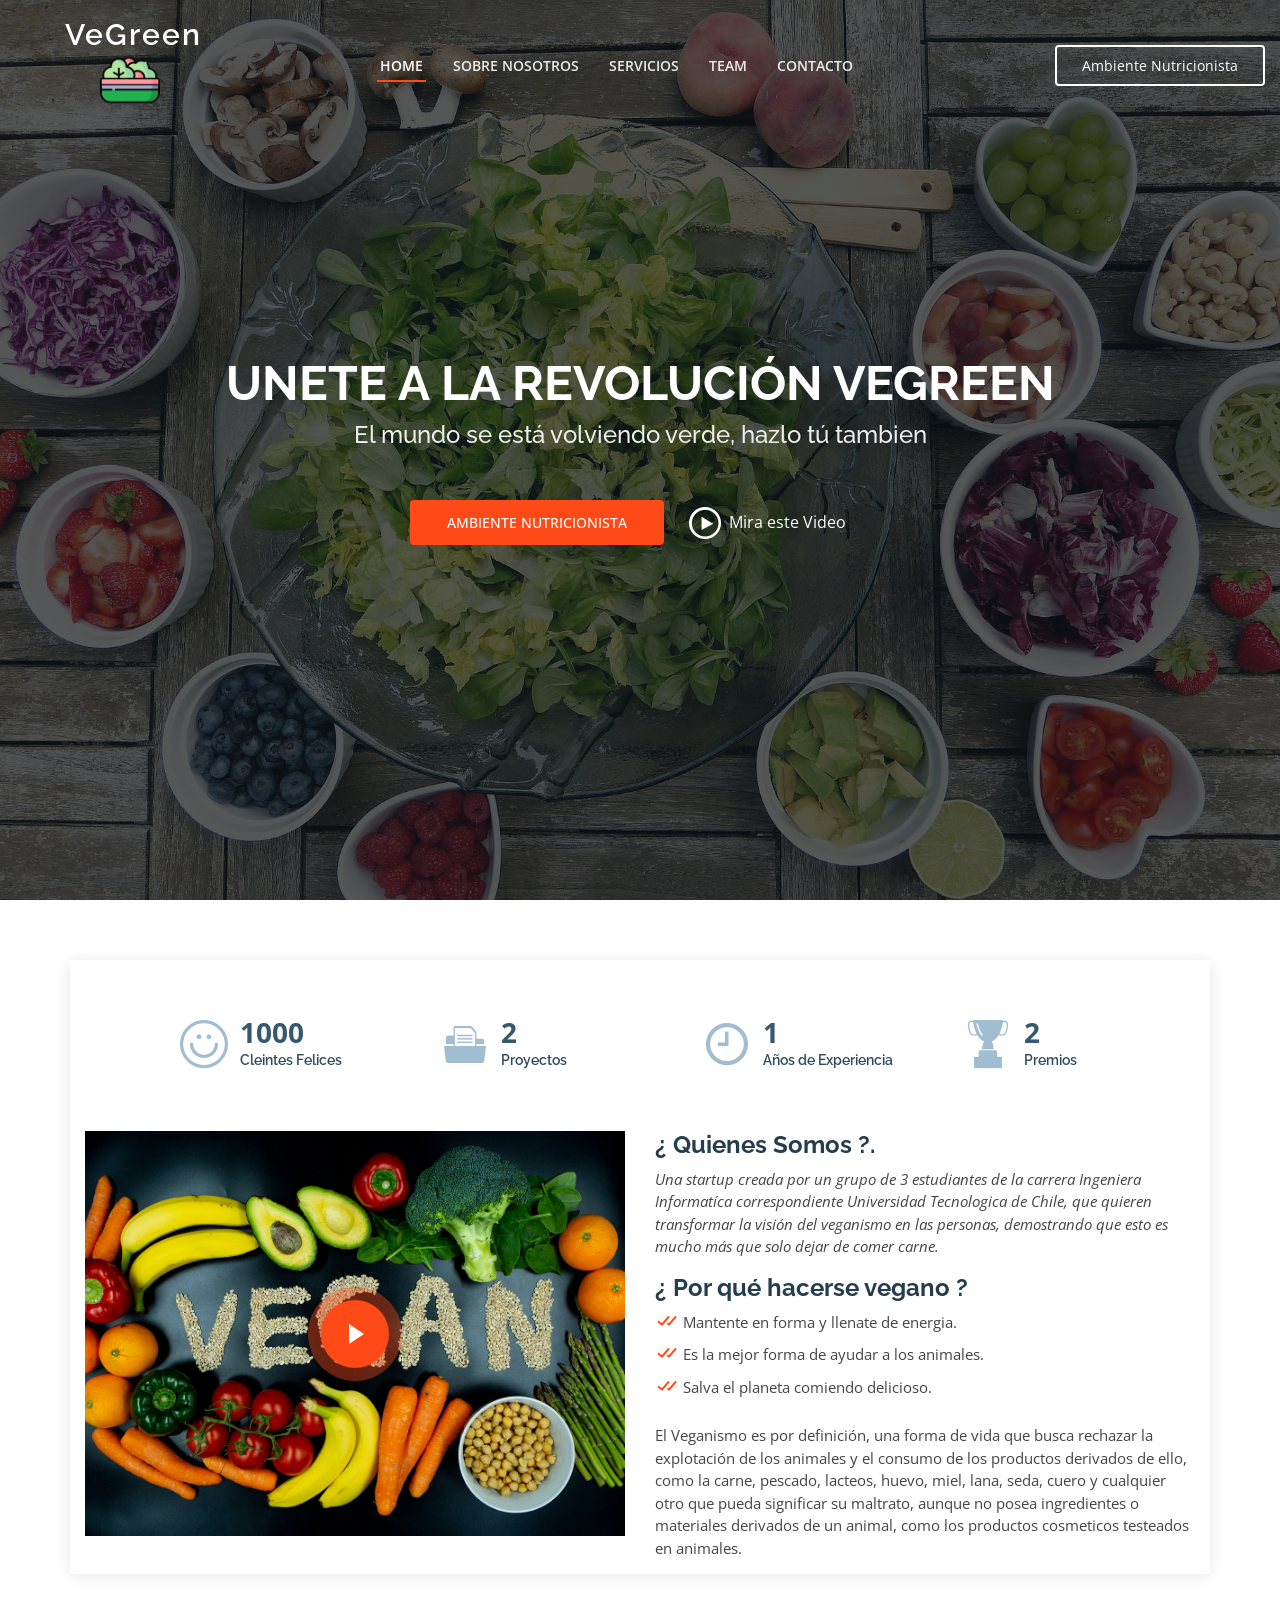
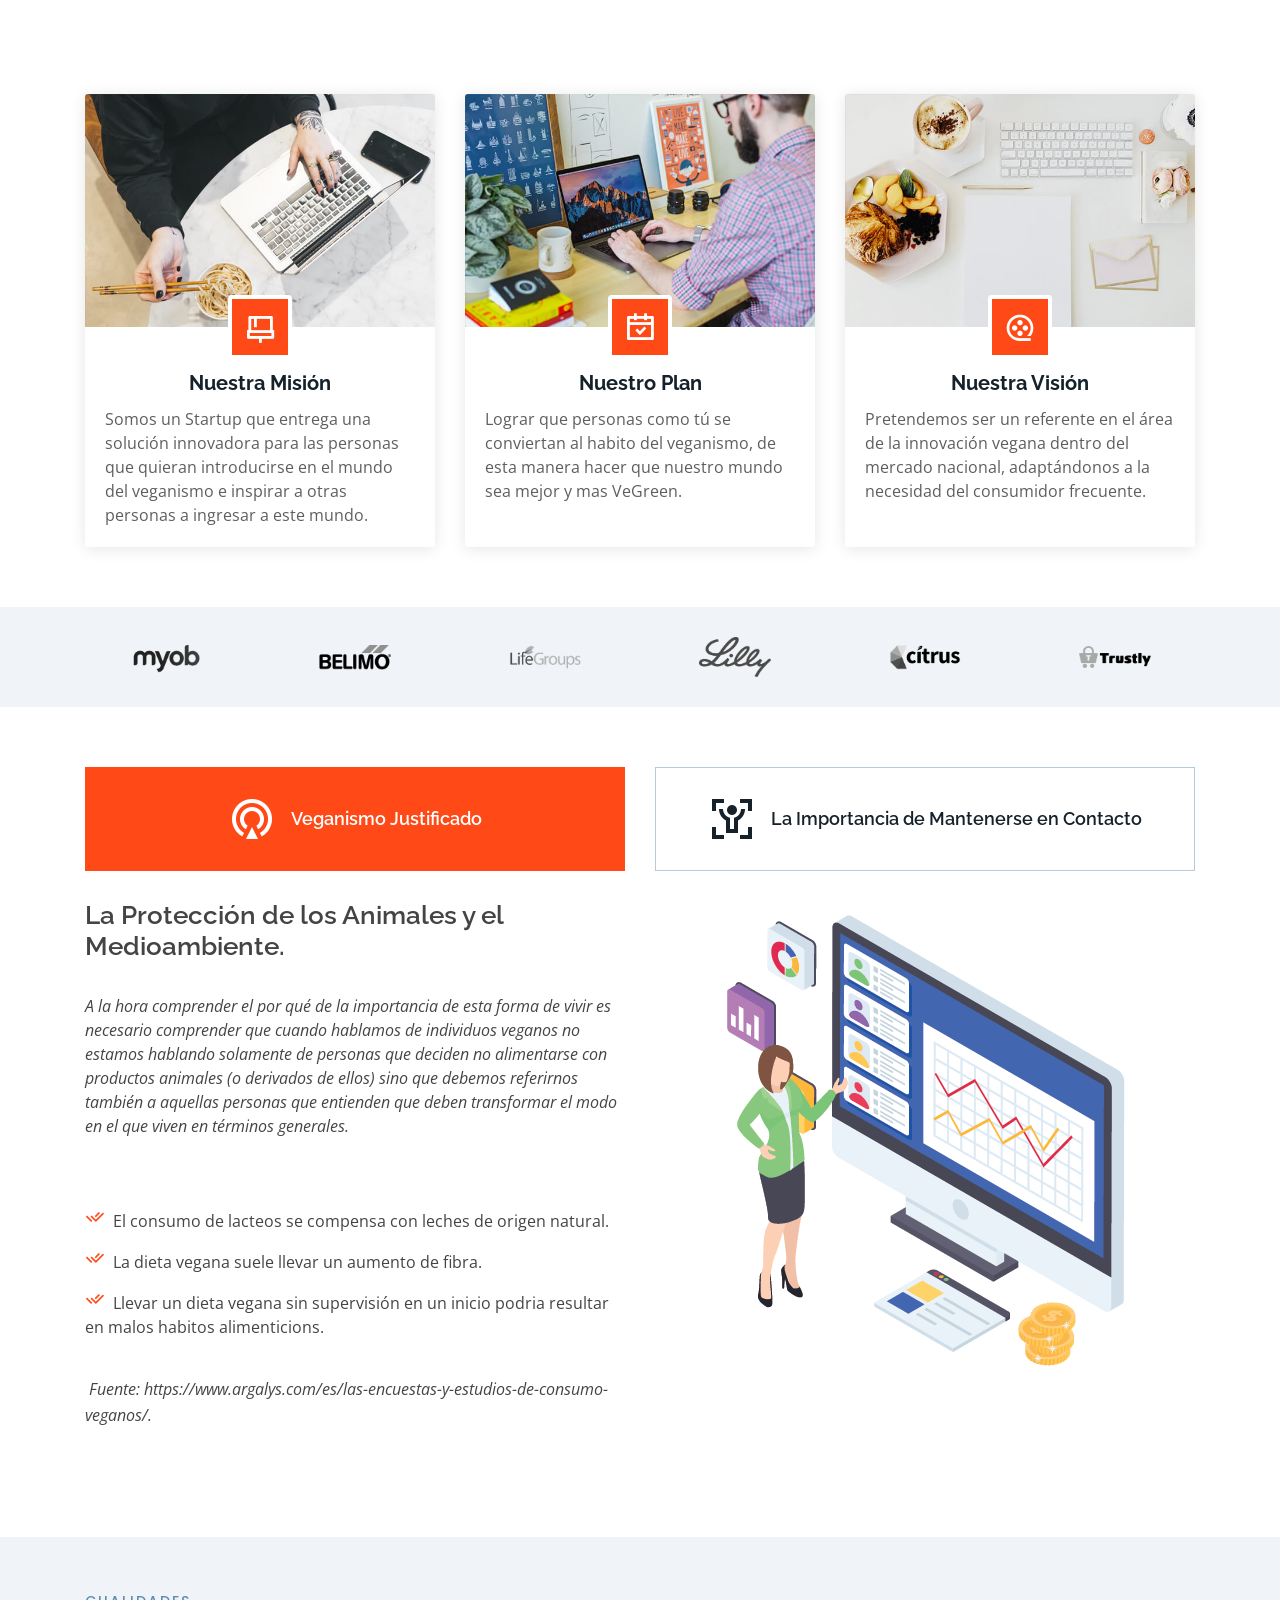
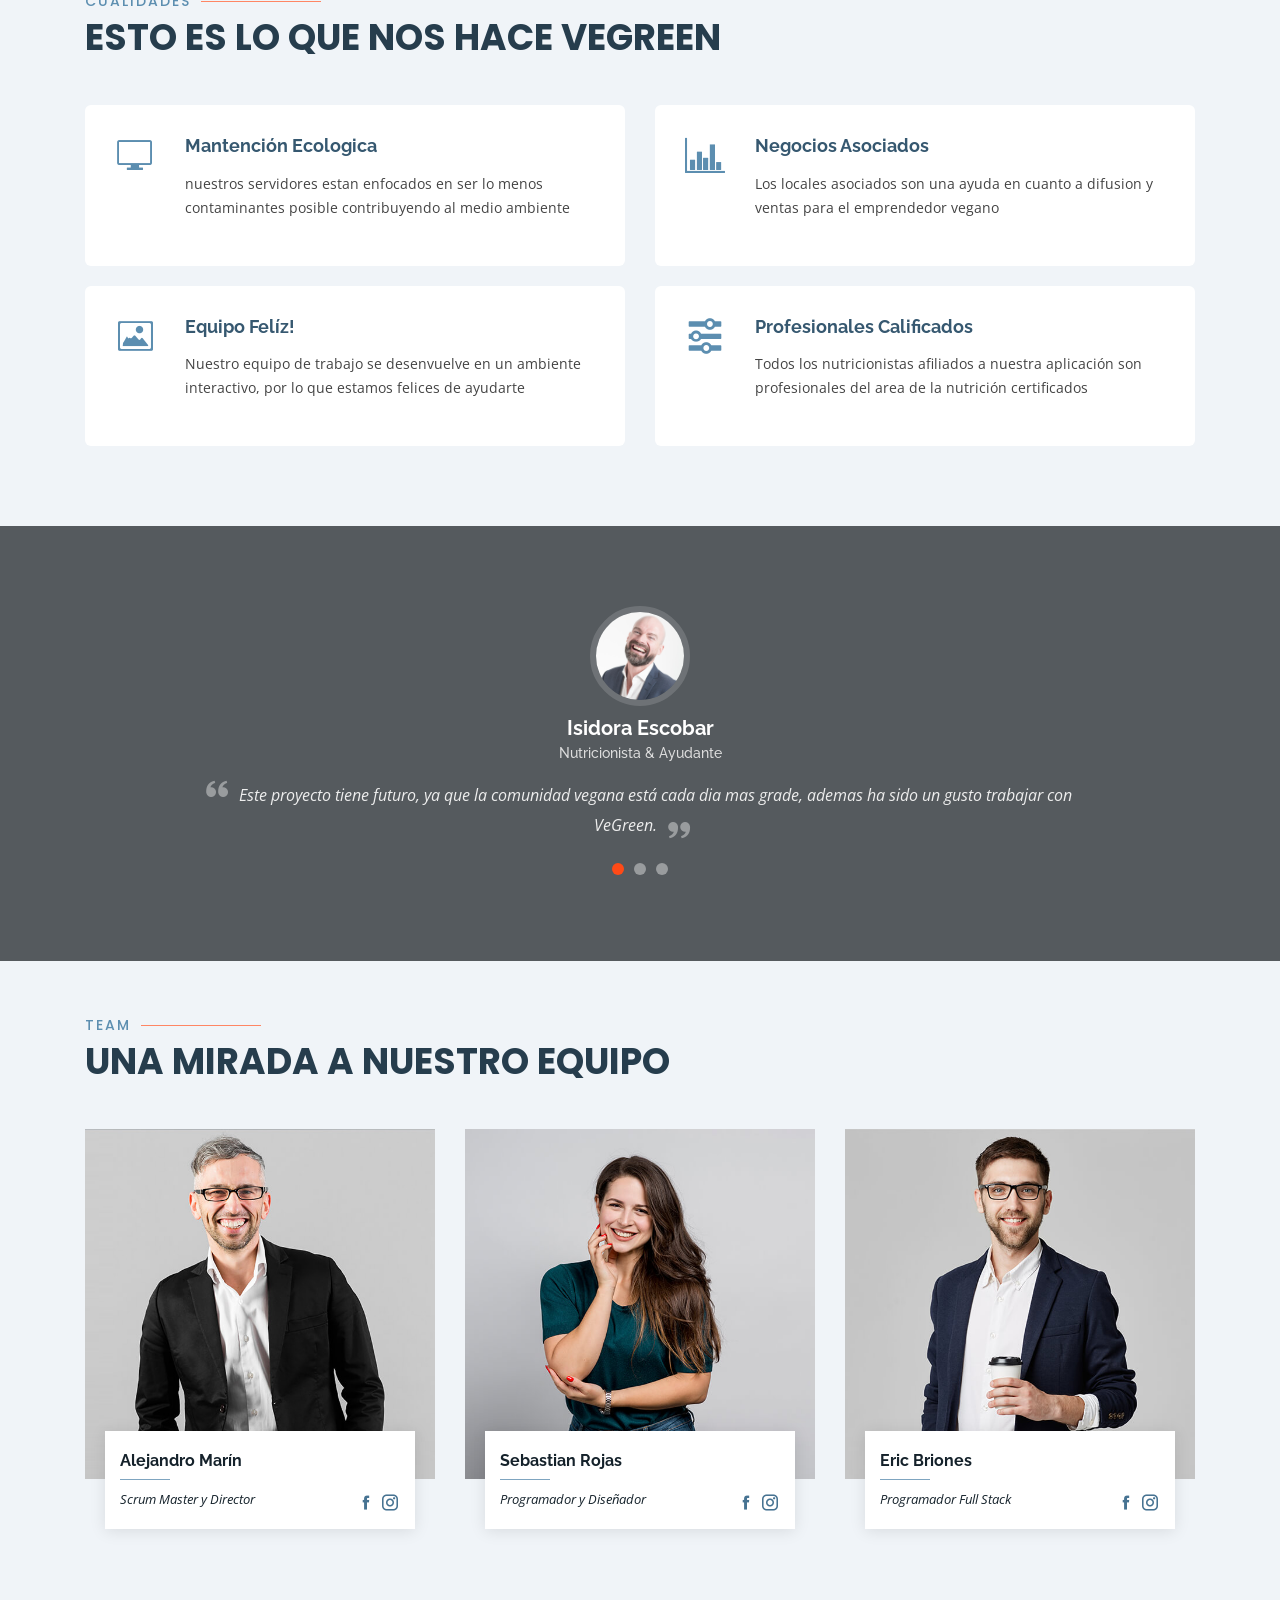
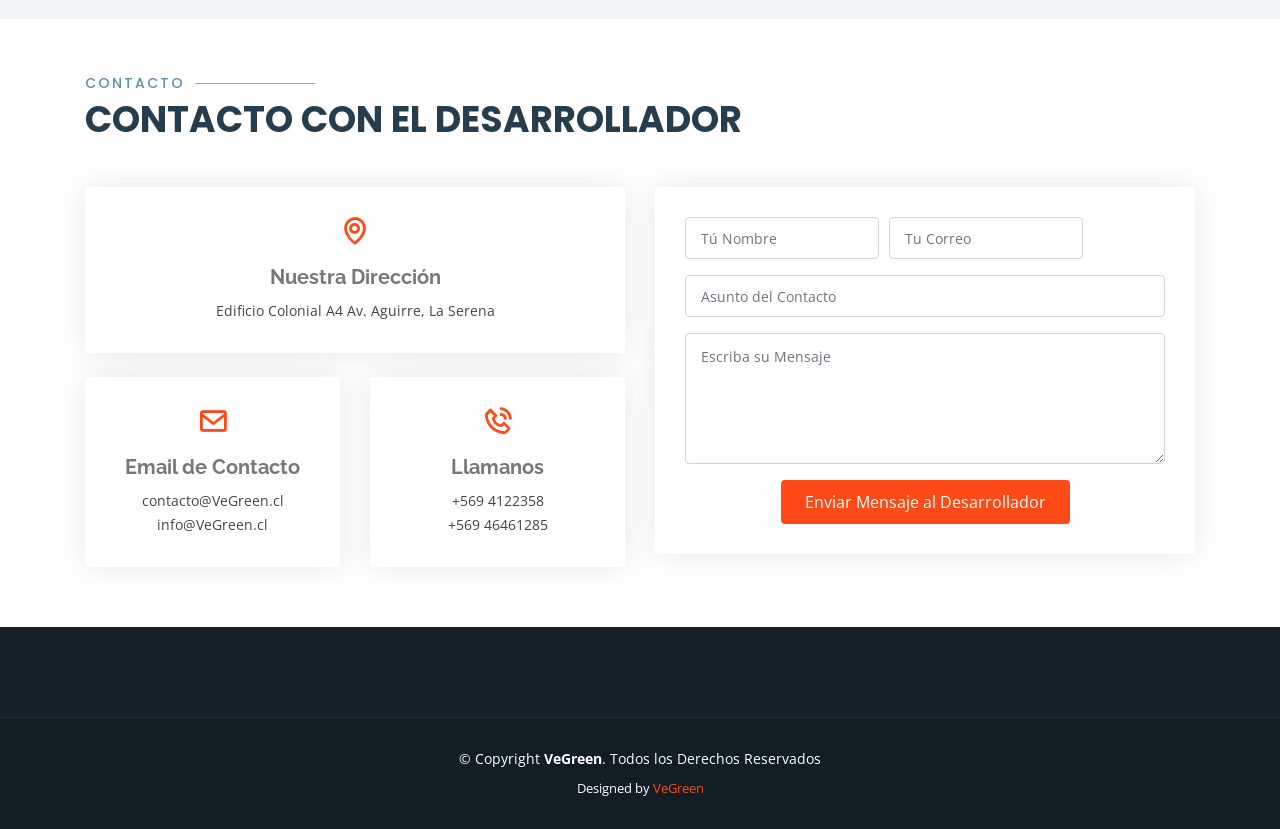
==== index.html @ 681b2069 "Version 3" ====
<!DOCTYPE html>
<html lang="en">

<head>
  <meta charset="utf-8">
  <meta content="width=device-width, initial-scale=1.0" name="viewport">

  <title>VeGreen | Home</title>
  <meta content="" name="descriptison">
  <meta content="" name="keywords">

  <!-- Favicons -->
  <link href="assets/img/Logo.png" rel="icon">
  <link href="assets/img/apple-touch-icon.png" rel="apple-touch-icon">

  <!-- Google Fonts -->
  <link href="https://fonts.googleapis.com/css?family=Open+Sans:300,300i,400,400i,600,600i,700,700i|Raleway:300,300i,400,400i,500,500i,600,600i,700,700i|Poppins:300,300i,400,400i,500,500i,600,600i,700,700i" rel="stylesheet">

  <!-- Vendor CSS Files -->
  <link href="assets/vendor/bootstrap/css/bootstrap.min.css" rel="stylesheet">
  <link href="assets/vendor/icofont/icofont.min.css" rel="stylesheet">
  <link href="assets/vendor/boxicons/css/boxicons.min.css" rel="stylesheet">
  <link href="assets/vendor/venobox/venobox.css" rel="stylesheet">
  <link href="assets/vendor/remixicon/remixicon.css" rel="stylesheet">
  <link href="assets/vendor/owl.carousel/assets/owl.carousel.min.css" rel="stylesheet">
  <link href="assets/vendor/aos/aos.css" rel="stylesheet">

  <!-- Template Main CSS File -->
  <link href="assets/css/style.css" rel="stylesheet">


</head>

<body>

  <!-- ======= Header ======= -->
  <header id="header" class="fixed-top ">
    <div class="container-fluid d-flex align-items-center justify-content-between">

<div class="">
      <h1 style="margin-left:50px;" class="logo"><a href="index.html">VeGreen</a> </h1>
    <a  style="margin-bottom:90px; margin-left: 85px" href="index.html" class="logo" ><img src="assets/img/Logo.png" alt="" class="img-fluid"></a>
</div>

      <nav class="nav-menu d-none d-lg-block">
        <ul>
          <li class="active"><a href="index.html">Home</a></li>
          <li><a href="#about">Sobre Nosotros</a></li>
          <li><a href="#services">Servicios</a></li>

          <li><a href="#team">Team</a></li>
          <li><a href="#contact">Contacto</a></li>

        </ul>
      </nav><!-- .nav-menu -->

      <a href="Login.php" class="get-started-btn scrollto">Ambiente Nutricionista</a>

    </div>
  </header><!-- End Header -->

  <!-- ======= Hero Section ======= -->
  <section id="hero">
    <div class="hero-container" data-aos="fade-up" data-aos-delay="150">
      <h1>UNETE A LA REVOLUCIÓN VEGREEN</h1>
      <h2>El mundo se está volviendo verde, hazlo tú tambien</h2>
      <div class="d-flex">
        <a href="#about" class="btn-get-started scrollto">Ambiente Nutricionista</a>
        <a href="https://www.youtube.com/watch?v=i46_UuhYtCo" class="venobox btn-watch-video" data-vbtype="video" data-autoplay="true"> Mira este Video<i class="icofont-play-alt-2"></i></a>
      </div>
    </div>
  </section><!-- End Hero -->

  <main id="main">

    <!-- ======= About Section ======= -->
    <section id="about" class="about">
      <div class="container" data-aos="fade-up">

        <div class="row justify-content-end">
          <div class="col-lg-11">
            <div class="row justify-content-end">

              <div class="col-lg-3 col-md-5 col-6 d-md-flex align-items-md-stretch">
                <div class="count-box">
                  <i class="icofont-simple-smile"></i>
                  <span data-toggle="counter-up">1000</span>
                  <p>Cleintes Felices</p>
                </div>
              </div>

              <div class="col-lg-3 col-md-5 col-6 d-md-flex align-items-md-stretch">
                <div class="count-box">
                  <i class="icofont-document-folder"></i>
                  <span data-toggle="counter-up">2</span>
                  <p>Proyectos</p>
                </div>
              </div>

              <div class="col-lg-3 col-md-5 col-6 d-md-flex align-items-md-stretch">
                <div class="count-box">
                  <i class="icofont-clock-time"></i>
                  <span data-toggle="counter-up">1</span>
                  <p>Años de Experiencia</p>
                </div>
              </div>

              <div class="col-lg-3 col-md-5 col-6 d-md-flex align-items-md-stretch">
                <div class="count-box">
                  <i class="icofont-award"></i>
                  <span data-toggle="counter-up">2</span>
                  <p>Premios</p>
                </div>
              </div>

            </div>
          </div>
        </div>

        <div class="row">

          <div class="col-lg-6 video-box align-self-baseline" data-aos="zoom-in" data-aos-delay="100">
            <img src="assets/img/about.jpg" class="img-fluid" alt="">
            <a href="https://www.youtube.com/watch?v=JNMoYAs5rcU" class="venobox play-btn mb-4" data-vbtype="video" data-autoplay="true"></a>
          </div>

          <div class="col-lg-6 pt-3 pt-lg-0 content">
            <h3>¿ Quienes Somos ?.</h3>
            <p class="font-italic">
              Una startup creada por un grupo de 3 estudiantes de la carrera Ingeniera Informatíca correspondiente Universidad Tecnologica de Chile, que quieren transformar la visión del veganismo en las personas, demostrando que esto es mucho más que solo dejar de comer carne.
            </p>
            <ul>
              <h3>¿ Por qué hacerse vegano ? </h3>
              <li><i class="bx bx-check-double"></i> Mantente en forma y llenate de energia. </li>
              <li><i class="bx bx-check-double"></i> Es la mejor forma de ayudar a los animales. </li>
              <li><i class="bx bx-check-double"></i> Salva el planeta comiendo delicioso. </li>
            </ul>
            <p>
              El Veganismo es por definición, una forma de vida que busca rechazar la explotación de los animales y el consumo de los productos
              derivados de ello, como la carne, pescado, lacteos, huevo, miel, lana, seda, cuero y cualquier otro que pueda significar su maltrato,
              aunque no posea  ingredientes o materiales derivados de un animal, como los productos cosmeticos testeados en animales.
            </p>
          </div>

        </div>

      </div>
    </section><!-- End About Section -->

    <!-- ======= About Boxes Section ======= -->
    <section id="about-boxes" class="about-boxes">
      <div class="container" data-aos="fade-up">

        <div class="row">
          <div class="col-lg-4 col-md-6 d-flex align-items-stretch" data-aos="fade-up" data-aos-delay="100">
            <div class="card">
              <img src="assets/img/about-boxes-1.jpg" class="card-img-top" alt="...">
              <div class="card-icon">
                <i class="ri-brush-4-line"></i>
              </div>
              <div class="card-body">
                <h5 class="card-title"><a href="">Nuestra Misión</a></h5>
                <p class="card-text"> Somos un Startup que entrega una solución innovadora para las personas que quieran introducirse en el mundo del veganismo e inspirar a otras personas a ingresar a este mundo. </p>
              </div>
            </div>
          </div>
          <div class="col-lg-4 col-md-6 d-flex align-items-stretch" data-aos="fade-up" data-aos-delay="200">
            <div class="card">
              <img src="assets/img/about-boxes-2.jpg" class="card-img-top" alt="...">
              <div class="card-icon">
                <i class="ri-calendar-check-line"></i>
              </div>
              <div class="card-body">
                <h5 class="card-title"><a href="">Nuestro Plan</a></h5>
                <p class="card-text">Lograr que personas como tú se conviertan al habito del veganismo, de esta manera hacer que nuestro mundo sea mejor y mas VeGreen.</p>
              </div>
            </div>
          </div>
          <div class="col-lg-4 col-md-6 d-flex align-items-stretch" data-aos="fade-up" data-aos-delay="300">
            <div class="card">
              <img src="assets/img/about-boxes-3.jpg" class="card-img-top" alt="...">
              <div class="card-icon">
                <i class="ri-movie-2-line"></i>
              </div>
              <div class="card-body">
                <h5 class="card-title"><a href="">Nuestra Visión</a></h5>
                <p class="card-text">Pretendemos ser un referente en el área de la innovación vegana dentro del mercado nacional, adaptándonos a la necesidad del consumidor frecuente. </p>
              </div>
            </div>
          </div>
        </div>

      </div>
    </section><!-- End About Boxes Section -->

    <!-- ======= Clients Section ======= -->
    <section id="clients" class="clients">
      <div class="container" data-aos="zoom-in">

        <div class="row">

          <div class="col-lg-2 col-md-4 col-6 d-flex align-items-center justify-content-center">
            <img src="assets/img/clients/client-1.png" class="img-fluid" alt="">
          </div>

          <div class="col-lg-2 col-md-4 col-6 d-flex align-items-center justify-content-center">
            <img src="assets/img/clients/client-2.png" class="img-fluid" alt="">
          </div>

          <div class="col-lg-2 col-md-4 col-6 d-flex align-items-center justify-content-center">
            <img src="assets/img/clients/client-3.png" class="img-fluid" alt="">
          </div>

          <div class="col-lg-2 col-md-4 col-6 d-flex align-items-center justify-content-center">
            <img src="assets/img/clients/client-4.png" class="img-fluid" alt="">
          </div>

          <div class="col-lg-2 col-md-4 col-6 d-flex align-items-center justify-content-center">
            <img src="assets/img/clients/client-5.png" class="img-fluid" alt="">
          </div>

          <div class="col-lg-2 col-md-4 col-6 d-flex align-items-center justify-content-center">
            <img src="assets/img/clients/client-6.png" class="img-fluid" alt="">
          </div>

        </div>

      </div>
    </section><!-- End Clients Section -->

    <!-- ======= Features Section ======= -->
    <section id="features" class="features">
      <div class="container" data-aos="fade-up">

        <ul class="nav nav-tabs row d-flex">
          <li class="nav-item col-6">
            <a class="nav-link active show" data-toggle="tab" href="#tab-1">
              <i class="ri-gps-line"></i>
              <h4 class="d-none d-lg-block">Veganismo Justificado</h4>
            </a>
          </li>
          <li class="nav-item col-6">
            <a class="nav-link" data-toggle="tab" href="#tab-2">
              <i class="ri-body-scan-line"></i>
              <h4 class="d-none d-lg-block">La Importancia de Mantenerse en Contacto</h4>
            </a>
          </li>

        </ul>

        <div class="tab-content">
          <div class="tab-pane active show" id="tab-1">
            <div class="row">
              <div class="col-lg-6 order-2 order-lg-1 mt-3 mt-lg-0">
                <h3>La Protección de los Animales y el Medioambiente.</h3>
                <br>
                <p class="font-italic">
                  A la hora comprender el por qué de la importancia de esta forma de vivir es necesario comprender que cuando hablamos de individuos veganos no estamos hablando solamente de personas que deciden no alimentarse con productos animales (o derivados de ellos) sino que debemos referirnos también a aquellas personas que entienden que deben transformar el modo en el que viven en términos generales.
                </p>
                <br>

                <ul>
                  <br>
                  <li><i class="ri-check-double-line"></i> El consumo de lacteos se compensa con leches de origen natural.</li>
                  <li><i class="ri-check-double-line"></i> La dieta vegana suele llevar un aumento de fibra.</li>
                  <li><i class="ri-check-double-line"></i> Llevar un dieta vegana sin supervisión en un inicio podria resultar en malos habitos alimenticions.</li>
                  <br>
                  <li class="font-italic"><i class=></i> Fuente: https://www.argalys.com/es/las-encuestas-y-estudios-de-consumo-veganos/.</li>
                </ul>
              <br>
              </div>
              <div class="col-lg-6 order-1 order-lg-2 text-center">
                <img src="assets/img/features-1.png" alt="" class="img-fluid">
              </div>
            </div>
          </div>
          <div class="tab-pane" id="tab-2">
            <div class="row">
              <div class="col-lg-6 order-2 order-lg-1 mt-3 mt-lg-0">
                <h3>El estigma de la consulta presencial</h3>
                <br>
                <p>
                  En los ultimos años la tecnologia ha avanzado mucho de forma que hoy podemos hacer cosas a traves de ella que antes eran inpensadas, entre estos está el pedir comida a domicilio, ir al oculista de forma remota y comprar todo tipo de objetos por medios tecnologicos,
                   de esta manera una propuesta innovadora es que puedas asistir a tú nutricionista de forma online y de esta manera poder realizar una transición al veganismo de forma segura y guiada.
                </p>
                <p class="font-italic">
                  Ventajas de una Consulta Online.
                </p>
                <ul>
                  <li><i class="ri-check-double-line"></i> Reducción de costos.</li>
                  <li><i class="ri-check-double-line"></i> Obtén los mismos resultados desde la comodidad de tu casa.</li>
                  <li><i class="ri-check-double-line"></i> Guarda tus dietas y anotaciones de forma digital a través de una aplicación.</li>

                </ul>
              </div>
              <div class="col-lg-6 order-1 order-lg-2 text-center">
                <img src="assets/img/features-2.png" alt="" class="img-fluid">
              </div>
            </div>
          </div>


        </div>

      </div>
    </section><!-- End Features Section -->

    <!-- ======= Services Section ======= -->
    <section id="services" class="services section-bg">
      <div class="container" data-aos="fade-up">

        <div class="section-title">
          <h2>Cualidades</h2>
          <p>Esto es lo que nos hace VeGreen</p>
        </div>

        <div class="row" data-aos="fade-up" data-aos-delay="200">
          <div class="col-md-6">
            <div class="icon-box">
              <i class="icofont-computer"></i>
              <h4><a href="#">Mantención Ecologica</a></h4>
              <p>nuestros servidores estan enfocados en ser lo menos contaminantes posible contribuyendo al medio ambiente</p>
            </div>
          </div>
          <div class="col-md-6 mt-4 mt-md-0">
            <div class="icon-box">
              <i class="icofont-chart-bar-graph"></i>
              <h4><a href="#">Negocios Asociados</a></h4>
              <p>Los locales asociados son una ayuda en cuanto a difusion y ventas para el emprendedor vegano </p>
            </div>
          </div>
          <div class="col-md-6 mt-4 mt-md-0">
            <div class="icon-box">
              <i class="icofont-image"></i>
              <h4><a href="#">Equipo Felíz!</a></h4>
              <p>Nuestro equipo de trabajo se desenvuelve en un ambiente interactivo, por lo que estamos felices de ayudarte </p>
            </div>
          </div>
          <div class="col-md-6 mt-4 mt-md-0">
            <div class="icon-box">
              <i class="icofont-settings"></i>
              <h4><a href="#">Profesionales Calificados</a></h4>
              <p>Todos los nutricionistas afiliados a nuestra aplicación son profesionales del area de la nutrición certificados</p>
            </div>
          </div>
        </div>

      </div>
    </section><!-- End Services Section -->

    <!-- ======= Testimonials Section ======= -->
    <section id="testimonials" class="testimonials">
      <div class="container" data-aos="zoom-in">

        <div class="owl-carousel testimonials-carousel">

          <div class="testimonial-item">
            <img src="assets/img/testimonials/testimonials-1.jpg" class="testimonial-img" alt="">
            <h3>Isidora Escobar</h3>
            <h4>Nutricionista &amp; Ayudante</h4>
            <p>
              <i class="bx bxs-quote-alt-left quote-icon-left"></i>
              Este proyecto tiene futuro, ya que la comunidad vegana está cada dia mas grade, ademas ha sido un gusto trabajar con VeGreen.
              <i class="bx bxs-quote-alt-right quote-icon-right"></i>
            </p>
          </div>

          <div class="testimonial-item">
            <img src="assets/img/testimonials/testimonials-2.jpg" class="testimonial-img" alt="">
            <h3>Sebastian Rojas</h3>
            <h4>Programador y Diseñador</h4>
            <p>
              <i class="bx bxs-quote-alt-left quote-icon-left"></i>
              El proceso creativo del proyecto ha sido muy entretenido, pensando en cuales son nuestras posibilidades de mejora cada dia.
              <i class="bx bxs-quote-alt-right quote-icon-right"></i>
            </p>
          </div>

          <div class="testimonial-item">
            <img src="assets/img/testimonials/testimonials-3.jpg" class="testimonial-img" alt="">
            <h3>Sarah Garcia</h3>
            <h4>Vegano</h4>
            <p>
              <i class="bx bxs-quote-alt-left quote-icon-left"></i>
              Hace muy poco que cambie mi habito alimenticio al veganismo y necesita un impulso y orientación y VeGreen me ha venido como anillo al dedo.
              <i class="bx bxs-quote-alt-right quote-icon-right"></i>
            </p>
          </div>



        </div>

      </div>
    </section><!-- End Testimonials Section -->



    <!-- ======= Team Section ======= -->
    <section id="team" class="team section-bg">
      <div class="container" data-aos="fade-up">

        <div class="section-title">
          <h2>Team</h2>
          <p>UNA MIRADA A NUESTRO EQUIPO</p>
        </div>

        <div class="row">

          <div class="col-lg-4 col-md-6">
            <div class="member" data-aos="fade-up" data-aos-delay="100">
              <div class="pic"><img src="assets/img/team/team-1.jpg" class="img-fluid" alt=""></div>
              <div class="member-info">
                <h4>Alejandro Marín</h4>
                <span>Scrum Master y Director</span>
                <div class="social">

                  <a href="https://www.facebook.com/profile.php?id=100013777094730"><i class="icofont-facebook"></i></a>
                  <a href="https://www.instagram.com/_apocalypse_sight/?hl=es-la"><i class="icofont-instagram"></i></a>

                </div>
              </div>
            </div>
          </div>

          <div class="col-lg-4 col-md-6" data-aos="fade-up" data-aos-delay="200">
            <div class="member">
              <div class="pic"><img src="assets/img/team/team-2.jpg" class="img-fluid" alt=""></div>
              <div class="member-info">
                <h4>Sebastian Rojas</h4>
                <span>Programador y Diseñador</span>
                <div class="social">

                  <a href="https://www.facebook.com/sebastianrojascortes"><i class="icofont-facebook"></i></a>
                  <a href="https://www.instagram.com/rojascortessebastian/?hl=es-la"><i class="icofont-instagram"></i></a>

                </div>
              </div>
            </div>
          </div>

          <div class="col-lg-4 col-md-6" data-aos="fade-up" data-aos-delay="300">
            <div class="member">
              <div class="pic"><img src="assets/img/team/team-3.jpg" class="img-fluid" alt=""></div>
              <div class="member-info">
                <h4>Eric Briones</h4>
                <span>Programador Full Stack</span>
                <div class="social">
                  <a href="https://www.facebook.com/fabian.brionescarmona"><i class="icofont-facebook"></i></a>
                  <a href="https://www.instagram.com/saru117/?hl=es-la"><i class="icofont-instagram"></i></a>
                </div>
              </div>
            </div>
          </div>

        </div>

      </div>
    </section><!-- End Team Section -->

    <!-- ======= Contact Section ======= -->
    <section id="contact" class="contact">
      <div class="container" data-aos="fade-up"">

    <div class=" section-title">
        <h2>Contacto</h2>
        <p>CONTACTO CON EL DESARROLLADOR</p>
      </div>

      <div class="row">

        <div class="col-lg-6">

          <div class="row">
            <div class="col-md-12">
              <div class="info-box">
                <i class="bx bx-map"></i>
                <h3>Nuestra Dirección</h3>
                <p>Edificio Colonial A4 Av. Aguirre, La Serena</p>
              </div>
            </div>
            <div class="col-md-6">
              <div class="info-box mt-4">
                <i class="bx bx-envelope"></i>
                <h3>Email de Contacto</h3>
                <p>contacto@VeGreen.cl<br>info@VeGreen.cl</p>
              </div>
            </div>
            <div class="col-md-6">
              <div class="info-box mt-4">
                <i class="bx bx-phone-call"></i>
                <h3>Llamanos</h3>
                <p>+569 4122358<br>+569 46461285</p>
              </div>
            </div>
          </div>

        </div>

        <div class="col-lg-6 mt-4 mt-lg-0">
          <form action="forms/contact.php" method="post" role="form" class="php-email-form">
            <div class="form-row">
              <div class="col-md-5 form-group">
                <input type="text" name="name" class="form-control" id="name" placeholder="Tú Nombre" data-rule="minlen:4" data-msg="Escriba su Nombre Aquí" />
                <div class="validate"></div>
              </div>
              <div class="col-md-5 form-group">
                <input type="email" class="form-control" name="email" id="email" placeholder="Tu Correo" data-rule="email" data-msg="Escriba un Correo Valido" />
                <div class="validate"></div>
              </div>
            </div>
            <div class="form-group">
              <input type="text" class="form-control" name="subject" id="subject" placeholder="Asunto del Contacto" data-rule="minlen:4" data-msg="Escriba su Asunto" />
              <div class="validate"></div>
            </div>
            <div class="form-group">
              <textarea class="form-control" name="message" rows="5" data-rule="required" data-msg="Escriba Algo Aquí" placeholder="Escriba su Mensaje"></textarea>
              <div class="validate"></div>
            </div>
            <div class="mb-3">
              <div class="loading">Loading</div>
              <div class="error-message"></div>
              <div class="sent-message">Your message has been sent. Thank you!</div>
            </div>
            <div class="text-center"><button type="submit">Enviar Mensaje al Desarrollador</button></div>
          </form>
        </div>

      </div>

      </div>
    </section><!-- End Contact Section -->

  </main><!-- End #main -->

  <!-- ======= Footer ======= -->
  <footer id="footer">
    <div class="footer-top">
      <div class="container">
        <div class="row">

        </div>
      </div>
    </div>

    <div class="container">
      <div class="copyright">
        &copy; Copyright <strong><span>VeGreen</span></strong>. Todos los Derechos Reservados
      </div>
      <div class="credits">
        <!-- All the links in the footer should remain intact. -->
        <!-- You can delete the links only if you purchased the pro version. -->
        <!-- Licensing information: https://bootstrapmade.com/license/ -->
        <!-- Purchase the pro version with working PHP/AJAX contact form: https://bootstrapmade.com/dewi-free-multi-purpose-html-template/ -->
        Designed by <a href="">VeGreen</a>
      </div>
    </div>
  </footer><!-- End Footer -->

  <a href="#" class="back-to-top"><i class="ri-arrow-up-line"></i></a>
  <div id="preloader"></div>

  <!-- Vendor JS Files -->
  <script src="assets/vendor/jquery/jquery.min.js"></script>
  <script src="assets/vendor/bootstrap/js/bootstrap.bundle.min.js"></script>
  <script src="assets/vendor/jquery.easing/jquery.easing.min.js"></script>
  <script src="assets/vendor/php-email-form/validate.js"></script>
  <script src="assets/vendor/waypoints/jquery.waypoints.min.js"></script>
  <script src="assets/vendor/counterup/counterup.min.js"></script>
  <script src="assets/vendor/venobox/venobox.min.js"></script>
  <script src="assets/vendor/owl.carousel/owl.carousel.min.js"></script>
  <script src="assets/vendor/isotope-layout/isotope.pkgd.min.js"></script>
  <script src="assets/vendor/aos/aos.js"></script>

  <!-- Template Main JS File -->
  <script src="assets/js/main.js"></script>

</body>

</html>
---- assets/css/style.css ----
/**
* Template Name: Dewi - v2.0.0
* Template URL: https://bootstrapmade.com/dewi-free-multi-purpose-html-template/
* Author: BootstrapMade.com
* License: https://bootstrapmade.com/license/
*/

/*--------------------------------------------------------------
# General
--------------------------------------------------------------*/
body {
  font-family: "Open Sans", sans-serif;
  color: #444444;
}

a {
  color: #ff4a17;
}

a:hover {
  color: #ff724a;
  text-decoration: none;
}

h1, h2, h3, h4, h5, h6 {
  font-family: "Raleway", sans-serif;
}

/*--------------------------------------------------------------
# Back to top button
--------------------------------------------------------------*/
.back-to-top {
  position: fixed;
  display: none;
  right: 15px;
  bottom: 15px;
  z-index: 99999;
}

.back-to-top i {
  display: flex;
  align-items: center;
  justify-content: center;
  font-size: 24px;
  width: 40px;
  height: 40px;
  border-radius: 4px;
  background: #ff4a17;
  color: #fff;
  transition: all 0.4s;
}

.back-to-top i:hover {
  background: #ff5e31;
  color: #fff;
}

/*--------------------------------------------------------------
# Preloader
--------------------------------------------------------------*/
#preloader {
  position: fixed;
  top: 0;
  left: 0;
  right: 0;
  bottom: 0;
  z-index: 9999;
  overflow: hidden;
  background: #fff;
}

#preloader:before {
  content: "";
  position: fixed;
  top: calc(50% - 30px);
  left: calc(50% - 30px);
  border: 6px solid #ff4a17;
  border-top-color: #ffe9e3;
  border-radius: 50%;
  width: 60px;
  height: 60px;
  -webkit-animation: animate-preloader 1s linear infinite;
  animation: animate-preloader 1s linear infinite;
}

@-webkit-keyframes animate-preloader {
  0% {
    transform: rotate(0deg);
  }
  100% {
    transform: rotate(360deg);
  }
}

@keyframes animate-preloader {
  0% {
    transform: rotate(0deg);
  }
  100% {
    transform: rotate(360deg);
  }
}

/*--------------------------------------------------------------
# Disable aos animation delay on mobile devices
--------------------------------------------------------------*/
@media screen and (max-width: 768px) {
  [data-aos-delay] {
    transition-delay: 0 !important;
  }
}

/*--------------------------------------------------------------
# Header
--------------------------------------------------------------*/
#header {
  transition: all 0.5s;
  z-index: 997;
  padding: 20px 0;
}

#header.header-scrolled, #header.header-inner-pages {
  background: rgba(21, 34, 43, 0.85);
  padding: 12px 0;
}

#header .logo {
  font-size: 30px;
  margin: 0;
  padding: 0;
  line-height: 1;
  font-weight: 600;
  letter-spacing: 2px;
}

#header .logo a {
  color: #fff;
}

#header .logo img {
  max-height: 60px;
}

@media (max-width: 992px) {
  #header {
    padding: 12px 0;
  }
}

/*--------------------------------------------------------------
# Navigation Menu
--------------------------------------------------------------*/
/* Desktop Navigation */
.nav-menu ul {
  margin: 0;
  padding: 0;
  list-style: none;
}

.nav-menu > ul {
  display: flex;
}

.nav-menu > ul > li {
  position: relative;
  white-space: nowrap;
  padding: 10px 12px;
}

.nav-menu a {
  display: block;
  position: relative;
  color: rgba(255, 255, 255, 0.9);
  transition: 0.3s;
  font-size: 14px;
  font-family: "Open Sans", sans-serif;
  text-transform: uppercase;
  font-weight: 600;
  padding: 0 3px;
}

.nav-menu > ul > li > a:before {
  content: "";
  position: absolute;
  width: 100%;
  height: 2px;
  bottom: -6px;
  left: 0;
  background-color: #ff4a17;
  visibility: hidden;
  width: 0px;
  transition: all 0.3s ease-in-out 0s;
}

.nav-menu a:hover:before, .nav-menu li:hover > a:before, .nav-menu .active > a:before {
  visibility: visible;
  width: 100%;
}

.nav-menu a:hover, .nav-menu .active > a, .nav-menu li:hover > a {
  color: #fff;
}

.nav-menu .drop-down ul {
  display: block;
  position: absolute;
  left: 12px;
  top: calc(100% + 30px);
  z-index: 99;
  opacity: 0;
  visibility: hidden;
  padding: 10px 0;
  background: #fff;
  box-shadow: 0px 0px 30px rgba(127, 137, 161, 0.25);
  transition: 0.3s;
}

.nav-menu .drop-down:hover > ul {
  opacity: 1;
  top: 100%;
  visibility: visible;
}

.nav-menu .drop-down li {
  min-width: 180px;
  position: relative;
}

.nav-menu .drop-down ul a {
  padding: 10px 20px;
  font-size: 14px;
  font-weight: 500;
  text-transform: none;
  color: #15222b;
}

.nav-menu .drop-down ul a:hover, .nav-menu .drop-down ul .active > a, .nav-menu .drop-down ul li:hover > a {
  color: #ff4a17;
}

.nav-menu .drop-down > a:after {
  content: "\ea99";
  font-family: IcoFont;
  padding-left: 5px;
}

.nav-menu .drop-down .drop-down ul {
  top: 0;
  left: calc(100% - 30px);
}

.nav-menu .drop-down .drop-down:hover > ul {
  opacity: 1;
  top: 0;
  left: 100%;
}

.nav-menu .drop-down .drop-down > a {
  padding-right: 35px;
}

.nav-menu .drop-down .drop-down > a:after {
  content: "\eaa0";
  font-family: IcoFont;
  position: absolute;
  right: 15px;
}

@media (max-width: 1366px) {
  .nav-menu .drop-down .drop-down ul {
    left: -90%;
  }
  .nav-menu .drop-down .drop-down:hover > ul {
    left: -100%;
  }
  .nav-menu .drop-down .drop-down > a:after {
    content: "\ea9d";
  }
}

/* Get Startet Button */
.get-started-btn {
  margin-left: 25px;
  color: #fff;
  border-radius: 4px;
  padding: 8px 25px;
  white-space: nowrap;
  transition: 0.3s;
  font-size: 14px;
  display: inline-block;
  border: 2px solid #fff;
}

.get-started-btn:hover {
  background: #fd3800;
  color: #fff;
  border-color: #ff4a17;
}

@media (max-width: 768px) {
  .get-started-btn {
    margin: 0 48px 0 0;
    padding: 6px 18px;
  }
}

/* Mobile Navigation */
.mobile-nav-toggle {
  position: fixed;
  right: 15px;
  top: 15px;
  z-index: 9998;
  border: 0;
  background: none;
  font-size: 24px;
  transition: all 0.4s;
  outline: none !important;
  line-height: 1;
  cursor: pointer;
  text-align: right;
}

.mobile-nav-toggle i {
  color: #fff;
}

.mobile-nav {
  position: fixed;
  top: 55px;
  right: 15px;
  bottom: 15px;
  left: 15px;
  z-index: 9999;
  overflow-y: auto;
  background: #fff;
  transition: ease-in-out 0.2s;
  opacity: 0;
  visibility: hidden;
  border-radius: 10px;
  padding: 10px 0;
}

.mobile-nav * {
  margin: 0;
  padding: 0;
  list-style: none;
}

.mobile-nav a {
  display: block;
  position: relative;
  color: #15222b;
  padding: 10px 20px;
  font-weight: 500;
  outline: none;
}

.mobile-nav a:hover, .mobile-nav .active > a, .mobile-nav li:hover > a {
  color: #ff4a17;
  text-decoration: none;
}

.mobile-nav .drop-down > a:after {
  content: "\ea99";
  font-family: IcoFont;
  padding-left: 10px;
  position: absolute;
  right: 15px;
}

.mobile-nav .active.drop-down > a:after {
  content: "\eaa1";
}

.mobile-nav .drop-down > a {
  padding-right: 35px;
}

.mobile-nav .drop-down ul {
  display: none;
  overflow: hidden;
}

.mobile-nav .drop-down li {
  padding-left: 20px;
}

.mobile-nav-overly {
  width: 100%;
  height: 100%;
  z-index: 9997;
  top: 0;
  left: 0;
  position: fixed;
  background: rgba(4, 7, 9, 0.6);
  overflow: hidden;
  display: none;
  transition: ease-in-out 0.2s;
}

.mobile-nav-active {
  overflow: hidden;
}

.mobile-nav-active .mobile-nav {
  opacity: 1;
  visibility: visible;
}

.mobile-nav-active .mobile-nav-toggle i {
  color: #fff;
}

/*--------------------------------------------------------------
# Hero Section
--------------------------------------------------------------*/
#hero {
  width: 100%;
  height: 100vh;
  background: url("../img/hero-bg.jpg") top center;
  background-size: cover;
  position: relative;
  padding: 0;
}

#hero:before {
  content: "";
  background: rgba(13, 20, 26, 0.7);
  position: absolute;
  bottom: 0;
  top: 0;
  left: 0;
  right: 0;
}

#hero .hero-container {
  position: absolute;
  bottom: 0;
  top: 0;
  left: 0;
  right: 0;
  display: flex;
  justify-content: center;
  align-items: center;
  flex-direction: column;
  text-align: center;
}

#hero h1 {
  margin: 0 0 10px 0;
  font-size: 48px;
  font-weight: 700;
  line-height: 56px;
  text-transform: uppercase;
  color: #fff;
}

#hero h2 {
  color: #eee;
  margin-bottom: 50px;
  font-size: 24px;
}

#hero .btn-get-started {
  font-family: "Open Sans", sans-serif;
  text-transform: uppercase;
  font-weight: 500;
  font-size: 14px;
  display: inline-block;
  padding: 10px 35px 10px 35px;
  border-radius: 4px;
  transition: 0.5s;
  color: #fff;
  background: #ff4a17;
  border: 2px solid #ff4a17;
}

#hero .btn-get-started:hover {
  border-color: #fff;
  background: rgba(255, 255, 255, 0.1);
}

#hero .btn-watch-video {
  font-size: 16px;
  display: inline-block;
  padding: 10px 25px 8px 40px;
  transition: 0.5s;
  margin-left: 25px;
  color: #fff;
  position: relative;
}

#hero .btn-watch-video i {
  color: #fff;
  font-size: 32px;
  position: absolute;
  left: 0;
  top: 7px;
  transition: 0.3s;
}

#hero .btn-watch-video:hover i {
  color: #ff4a17;
}

@media (min-width: 1024px) {
  #hero {
    background-attachment: fixed;
  }
}

@media (max-width: 768px) {
  #hero h1 {
    font-size: 28px;
    line-height: 36px;
  }
  #hero h2 {
    font-size: 18px;
    line-height: 24px;
    margin-bottom: 30px;
  }
}

/*--------------------------------------------------------------
# Sections General
--------------------------------------------------------------*/
section {
  padding: 60px 0;
  overflow: hidden;
}

.section-bg {
  background-color: #f0f4f8;
}

.section-title {
  padding-bottom: 40px;
}

.section-title h2 {
  font-size: 14px;
  font-weight: 500;
  padding: 0;
  line-height: 1px;
  margin: 0 0 5px 0;
  letter-spacing: 2px;
  text-transform: uppercase;
  color: #5c8eb0;
  font-family: "Poppins", sans-serif;
}

.section-title h2::after {
  content: "";
  width: 120px;
  height: 1px;
  display: inline-block;
  background: #ff8664;
  margin: 4px 10px;
}

.section-title p {
  margin: 0;
  margin: 0;
  font-size: 36px;
  font-weight: 700;
  text-transform: uppercase;
  font-family: "Poppins", sans-serif;
  color: #263d4d;
}

/*--------------------------------------------------------------
# About
--------------------------------------------------------------*/
.about .container {
  box-shadow: 0px 2px 15px rgba(0, 0, 0, 0.1);
  padding-bottom: 15px;
}

.about .count-box {
  padding: 60px 0;
  width: 100%;
}

.about .count-box i {
  display: block;
  font-size: 48px;
  color: #a1bdd1;
  float: left;
}

.about .count-box span {
  font-size: 28px;
  line-height: 25px;
  display: block;
  font-weight: 700;
  color: #365870;
  margin-left: 60px;
}

.about .count-box p {
  padding: 5px 0 0 0;
  margin: 0 0 0 60px;
  font-family: "Raleway", sans-serif;
  font-weight: 600;
  font-size: 14px;
  color: #2e4b5e;
}

.about .count-box a {
  font-weight: 600;
  display: block;
  margin-top: 20px;
  color: #2e4b5e;
  font-size: 15px;
  font-family: "Poppins", sans-serif;
  transition: ease-in-out 0.3s;
}

.about .count-box a:hover {
  color: #477392;
}

.about .content {
  font-size: 15px;
}

.about .content h3 {
  font-weight: 700;
  font-size: 24px;
  color: #263d4d;
}

.about .content ul {
  list-style: none;
  padding: 0;
}

.about .content ul li {
  padding-bottom: 10px;
  padding-left: 28px;
  position: relative;
}

.about .content ul i {
  font-size: 24px;
  color: #ff4a17;
  position: absolute;
  left: 0;
  top: -2px;
}

.about .content p:last-child {
  margin-bottom: 0;
}

.about .play-btn {
  width: 94px;
  height: 94px;
  background: radial-gradient(#ff4a17 50%, rgba(255, 74, 23, 0.4) 52%);
  border-radius: 50%;
  display: block;
  position: absolute;
  left: calc(50% - 47px);
  top: calc(50% - 47px);
  overflow: hidden;
}

.about .play-btn::after {
  content: '';
  position: absolute;
  left: 50%;
  top: 50%;
  transform: translateX(-40%) translateY(-50%);
  width: 0;
  height: 0;
  border-top: 10px solid transparent;
  border-bottom: 10px solid transparent;
  border-left: 15px solid #fff;
  z-index: 100;
  transition: all 400ms cubic-bezier(0.55, 0.055, 0.675, 0.19);
}

.about .play-btn::before {
  content: '';
  position: absolute;
  width: 120px;
  height: 120px;
  -webkit-animation-delay: 0s;
  animation-delay: 0s;
  -webkit-animation: pulsate-btn 2s;
  animation: pulsate-btn 2s;
  -webkit-animation-direction: forwards;
  animation-direction: forwards;
  -webkit-animation-iteration-count: infinite;
  animation-iteration-count: infinite;
  -webkit-animation-timing-function: steps;
  animation-timing-function: steps;
  opacity: 1;
  border-radius: 50%;
  border: 5px solid rgba(255, 74, 23, 0.7);
  top: -15%;
  left: -15%;
  background: rgba(198, 16, 0, 0);
}

.about .play-btn:hover::after {
  border-left: 15px solid #ff4a17;
  transform: scale(20);
}

.about .play-btn:hover::before {
  content: '';
  position: absolute;
  left: 50%;
  top: 50%;
  transform: translateX(-40%) translateY(-50%);
  width: 0;
  height: 0;
  border: none;
  border-top: 10px solid transparent;
  border-bottom: 10px solid transparent;
  border-left: 15px solid #fff;
  z-index: 200;
  -webkit-animation: none;
  animation: none;
  border-radius: 0;
}

@-webkit-keyframes pulsate-btn {
  0% {
    transform: scale(0.6, 0.6);
    opacity: 1;
  }
  100% {
    transform: scale(1, 1);
    opacity: 0;
  }
}

@keyframes pulsate-btn {
  0% {
    transform: scale(0.6, 0.6);
    opacity: 1;
  }
  100% {
    transform: scale(1, 1);
    opacity: 0;
  }
}

/*--------------------------------------------------------------
# About Boxes
--------------------------------------------------------------*/
.about-boxes {
  background: url("../img/about-boxes-bg.jpg") center top no-repeat fixed;
  background-size: cover;
  padding: 60px 0 30px 0;
  position: relative;
}

.about-boxes::before {
  content: '';
  position: absolute;
  left: 0;
  right: 0;
  top: 0;
  bottom: 0;
  background: rgba(255, 255, 255, 0.92);
  z-index: 9;
}

.about-boxes .container, .about-boxes .container-fluid {
  position: relative;
  z-index: 10;
}

.about-boxes .card {
  border-radius: 3px;
  border: 0;
  box-shadow: 0px 2px 15px rgba(0, 0, 0, 0.1);
  margin-bottom: 30px;
}

.about-boxes .card-icon {
  text-align: center;
  margin-top: -32px;
}

.about-boxes .card-icon i {
  font-size: 32px;
  color: #fff;
  width: 64px;
  height: 64px;
  padding-top: 5px;
  text-align: center;
  background-color: #ff4a17;
  border-radius: 4px;
  text-align: center;
  border: 4px solid #fff;
  transition: 0.3s;
  display: inline-block;
}

.about-boxes .card-body {
  padding-top: 12px;
}

.about-boxes .card-title {
  font-weight: 700;
  text-align: center;
}

.about-boxes .card-title a {
  color: #15222b;
}

.about-boxes .card-title a:hover {
  color: #ff4a17;
}

.about-boxes .card-text {
  color: #5e5e5e;
}

.about-boxes .card:hover .card-icon i {
  background: #fff;
  color: #ff4a17;
}

@media (max-width: 1024px) {
  .about-boxes {
    background-attachment: scroll;
  }
}

/*--------------------------------------------------------------
# Clients
--------------------------------------------------------------*/
.clients {
  background: #f0f4f8;
  padding: 15px 0;
  text-align: center;
}

.clients img {
  max-width: 45%;
  transition: all 0.4s ease-in-out;
  display: inline-block;
  padding: 15px 0;
  -webkit-filter: grayscale(100);
  filter: grayscale(100);
}

.clients img:hover {
  -webkit-filter: none;
  filter: none;
  transform: scale(1.15);
}

@media (max-width: 768px) {
  .clients img {
    max-width: 40%;
  }
}

/*--------------------------------------------------------------
# Features
--------------------------------------------------------------*/
.features .nav-tabs {
  border: 0;
}

.features .nav-link {
  border: 1px solid #b5ccdb;
  padding: 15px;
  transition: 0.3s;
  color: #15222b;
  border-radius: 0;
  display: flex;
  align-items: center;
  justify-content: center;
}

.features .nav-link i {
  padding-right: 15px;
  font-size: 48px;
}

.features .nav-link h4 {
  font-size: 18px;
  font-weight: 600;
  margin: 0;
}

.features .nav-link:hover {
  color: #ff4a17;
}

.features .nav-link.active {
  background: #ff4a17;
  color: #fff;
  border-color: #ff4a17;
}

@media (max-width: 768px) {
  .features .nav-link i {
    padding: 0;
    line-height: 1;
    font-size: 36px;
  }
}

@media (max-width: 575px) {
  .features .nav-link {
    padding: 15px;
  }
  .features .nav-link i {
    font-size: 24px;
  }
}

.features .tab-content {
  margin-top: 30px;
}

.features .tab-pane h3 {
  font-weight: 600;
  font-size: 26px;
}

.features .tab-pane ul {
  list-style: none;
  padding: 0;
}

.features .tab-pane ul li {
  padding-bottom: 10px;
}

.features .tab-pane ul i {
  font-size: 20px;
  padding-right: 4px;
  color: #ff4a17;
}

.features .tab-pane p:last-child {
  margin-bottom: 0;
}

/*--------------------------------------------------------------
# Services
--------------------------------------------------------------*/
.services .icon-box {
  margin-bottom: 20px;
  padding: 30px;
  border-radius: 6px;
  background: #fff;
}

.services .icon-box i {
  float: left;
  color: #5c8eb0;
  font-size: 40px;
}

.services .icon-box h4 {
  margin-left: 70px;
  font-weight: 700;
  margin-bottom: 15px;
  font-size: 18px;
}

.services .icon-box h4 a {
  color: #365870;
  transition: 0.3s;
}

.services .icon-box .icon-box:hover h4 a {
  color: #ff4a17;
}

.services .icon-box p {
  margin-left: 70px;
  line-height: 24px;
  font-size: 14px;
}

.services .icon-box:hover h4 a {
  color: #ff4a17;
}

/*--------------------------------------------------------------
# Testimonials
--------------------------------------------------------------*/
.testimonials {
  padding: 80px 0;
  background: url("../img/testimonials-bg.jpg") no-repeat;
  background-position: center center;
  background-size: cover;
  position: relative;
}

.testimonials::before {
  content: "";
  position: absolute;
  left: 0;
  right: 0;
  top: 0;
  bottom: 0;
  background: rgba(13, 20, 26, 0.7);
}

.testimonials .section-header {
  margin-bottom: 40px;
}

.testimonials .testimonial-item {
  text-align: center;
  color: #fff;
}

.testimonials .testimonial-item .testimonial-img {
  width: 100px;
  border-radius: 50%;
  border: 6px solid rgba(255, 255, 255, 0.15);
  margin: 0 auto;
}

.testimonials .testimonial-item h3 {
  font-size: 20px;
  font-weight: bold;
  margin: 10px 0 5px 0;
  color: #fff;
}

.testimonials .testimonial-item h4 {
  font-size: 14px;
  color: #ddd;
  margin: 0 0 15px 0;
}

.testimonials .testimonial-item .quote-icon-left, .testimonials .testimonial-item .quote-icon-right {
  color: rgba(255, 255, 255, 0.4);
  font-size: 26px;
}

.testimonials .testimonial-item .quote-icon-left {
  display: inline-block;
  left: -5px;
  position: relative;
}

.testimonials .testimonial-item .quote-icon-right {
  display: inline-block;
  right: -5px;
  position: relative;
  top: 10px;
}

.testimonials .testimonial-item p {
  font-style: italic;
  margin: 0 auto 15px auto;
  color: #eee;
}

.testimonials .owl-nav, .testimonials .owl-dots {
  margin-top: 5px;
  text-align: center;
}

.testimonials .owl-dot {
  display: inline-block;
  margin: 0 5px;
  width: 12px;
  height: 12px;
  border-radius: 50%;
  background-color: rgba(255, 255, 255, 0.4) !important;
}

.testimonials .owl-dot.active {
  background-color: #ff4a17 !important;
}

@media (min-width: 1024px) {
  .testimonials {
    background-attachment: fixed;
  }
}

@media (min-width: 992px) {
  .testimonials .testimonial-item p {
    width: 80%;
  }
}

/*--------------------------------------------------------------
# Portfolio
--------------------------------------------------------------*/
.portfolio #portfolio-flters {
  padding: 0;
  margin: 0 auto 25px auto;
  list-style: none;
  text-align: center;
  border-radius: 50px;
}

.portfolio #portfolio-flters li {
  cursor: pointer;
  display: inline-block;
  padding: 8px 16px;
  font-size: 14px;
  font-weight: 500;
  line-height: 1;
  color: #444444;
  margin: 0 3px 10px 3px;
  transition: all ease-in-out 0.3s;
  background: #e5edf3;
  border-radius: 4px;
}

.portfolio #portfolio-flters li:hover, .portfolio #portfolio-flters li.filter-active {
  color: #fff;
  background: #ff4a17;
}

.portfolio #portfolio-flters li:last-child {
  margin-right: 0;
}

.portfolio .portfolio-item {
  margin-bottom: 30px;
  overflow: hidden;
}

.portfolio .portfolio-item img {
  position: relative;
  top: 0;
  transition: all 0.6s cubic-bezier(0.645, 0.045, 0.355, 1);
}

.portfolio .portfolio-item .portfolio-info {
  opacity: 0;
  position: absolute;
  left: 15px;
  right: 15px;
  bottom: -50px;
  z-index: 3;
  transition: all ease-in-out 0.3s;
  background: #ff4a17;
  padding: 15px 20px;
}

.portfolio .portfolio-item .portfolio-info h4 {
  font-size: 18px;
  color: #fff;
  font-weight: 600;
}

.portfolio .portfolio-item .portfolio-info p {
  color: #fff;
  font-size: 14px;
  margin-bottom: 0;
}

.portfolio .portfolio-item .portfolio-info .preview-link, .portfolio .portfolio-item .portfolio-info .details-link {
  position: absolute;
  right: 50px;
  font-size: 24px;
  top: calc(50% - 18px);
  color: white;
  transition: ease-in-out 0.3s;
}

.portfolio .portfolio-item .portfolio-info .preview-link:hover, .portfolio .portfolio-item .portfolio-info .details-link:hover {
  color: #ffc1b0;
}

.portfolio .portfolio-item .portfolio-info .details-link {
  right: 15px;
}

.portfolio .portfolio-item:hover img {
  top: -30px;
}

.portfolio .portfolio-item:hover .portfolio-info {
  opacity: 1;
  bottom: 0;
}

/*--------------------------------------------------------------
# Team
--------------------------------------------------------------*/
.team {
  position: relative;
}

.team .container {
  position: relative;
  z-index: 10;
}

.team .member {
  margin-bottom: 80px;
  position: relative;
}

.team .member .pic {
  overflow: hidden;
}

.team .member .member-info {
  position: absolute;
  bottom: -50px;
  left: 20px;
  right: 20px;
  background: #fff;
  padding: 20px 15px;
  color: #15222b;
  box-shadow: 0px 2px 15px rgba(0, 0, 0, 0.1);
  overflow: hidden;
  transition: 0.5s;
}

.team .member h4 {
  font-weight: 700;
  margin-bottom: 10px;
  font-size: 16px;
  color: #15222b;
  position: relative;
  padding-bottom: 10px;
}

.team .member h4::after {
  content: '';
  position: absolute;
  display: block;
  width: 50px;
  height: 1px;
  background: #7fa5c0;
  bottom: 0;
  left: 0;
}

.team .member span {
  font-style: italic;
  display: block;
  font-size: 13px;
}

.team .member .social {
  position: absolute;
  right: 15px;
  bottom: 15px;
}

.team .member .social a {
  transition: color 0.3s;
  color: #477392;
}

.team .member .social a:hover {
  color: #ff4a17;
}

.team .member .social i {
  font-size: 16px;
  margin: 0 2px;
}

@media (max-width: 992px) {
  .team .member {
    margin-bottom: 110px;
  }
}

/*--------------------------------------------------------------
# Contact
--------------------------------------------------------------*/
.contact .info-box {
  color: #444444;
  text-align: center;
  box-shadow: 0 0 30px rgba(214, 215, 216, 0.6);
  padding: 20px 0 30px 0;
}

.contact .info-box i {
  font-size: 32px;
  color: #ff4a17;
  border-radius: 50%;
  padding: 8px;
}

.contact .info-box h3 {
  font-size: 20px;
  color: #777777;
  font-weight: 700;
  margin: 10px 0;
}

.contact .info-box p {
  padding: 0;
  line-height: 24px;
  font-size: 14px;
  margin-bottom: 0;
}

.contact .php-email-form {
  box-shadow: 0 0 30px rgba(214, 215, 216, 0.6);
  padding: 30px;
}

.contact .php-email-form .validate {
  display: none;
  color: red;
  margin: 0 0 15px 0;
  font-weight: 400;
  font-size: 13px;
}

.contact .php-email-form .error-message {
  display: none;
  color: #fff;
  background: #ed3c0d;
  text-align: center;
  padding: 15px;
  font-weight: 600;
}

.contact .php-email-form .sent-message {
  display: none;
  color: #fff;
  background: #18d26e;
  text-align: center;
  padding: 15px;
  font-weight: 600;
}

.contact .php-email-form .loading {
  display: none;
  background: #fff;
  text-align: center;
  padding: 15px;
}

.contact .php-email-form .loading:before {
  content: "";
  display: inline-block;
  border-radius: 50%;
  width: 24px;
  height: 24px;
  margin: 0 10px -6px 0;
  border: 3px solid #18d26e;
  border-top-color: #eee;
  -webkit-animation: animate-loading 1s linear infinite;
  animation: animate-loading 1s linear infinite;
}

.contact .php-email-form input, .contact .php-email-form textarea {
  border-radius: 0;
  box-shadow: none;
  font-size: 14px;
  border-radius: 4px;
}

.contact .php-email-form input:focus, .contact .php-email-form textarea:focus {
  border-color: #ff4a17;
}

.contact .php-email-form input {
  padding: 20px 15px;
}

.contact .php-email-form textarea {
  padding: 12px 15px;
}

.contact .php-email-form button[type="submit"] {
  background: #ff4a17;
  border: 0;
  padding: 10px 24px;
  color: #fff;
  transition: 0.4s;
  border-radius: 4px;
}

.contact .php-email-form button[type="submit"]:hover {
  background: #ff5e31;
}

@-webkit-keyframes animate-loading {
  0% {
    transform: rotate(0deg);
  }
  100% {
    transform: rotate(360deg);
  }
}

@keyframes animate-loading {
  0% {
    transform: rotate(0deg);
  }
  100% {
    transform: rotate(360deg);
  }
}

/*--------------------------------------------------------------
# Breadcrumbs
--------------------------------------------------------------*/
.breadcrumbs {
  padding: 15px 0;
  background: #f0f4f8;
  min-height: 40px;
  margin-top: 66px;
}

.breadcrumbs h2 {
  font-size: 28px;
  font-weight: 400;
}

.breadcrumbs ol {
  display: flex;
  flex-wrap: wrap;
  list-style: none;
  padding: 0;
  margin: 0;
}

.breadcrumbs ol li + li {
  padding-left: 10px;
}

.breadcrumbs ol li + li::before {
  display: inline-block;
  padding-right: 10px;
  color: #263d4d;
  content: "/";
}

@media (max-width: 992px) {
  .breadcrumbs {
    margin-top: 58px;
  }
  .breadcrumbs .d-flex {
    display: block !important;
  }
  .breadcrumbs ol {
    display: block;
  }
  .breadcrumbs ol li {
    display: inline-block;
  }
}

/*--------------------------------------------------------------
# Portfolio Details
--------------------------------------------------------------*/
.portfolio-details {
  padding-top: 40px;
}

.portfolio-details .portfolio-details-container {
  position: relative;
}

.portfolio-details .portfolio-details-carousel {
  position: relative;
  z-index: 1;
}

.portfolio-details .portfolio-details-carousel .owl-nav, .portfolio-details .portfolio-details-carousel .owl-dots {
  margin-top: 5px;
  text-align: left;
}

.portfolio-details .portfolio-details-carousel .owl-dot {
  display: inline-block;
  margin: 0 10px 0 0;
  width: 12px;
  height: 12px;
  border-radius: 50%;
  background-color: #ddd !important;
}

.portfolio-details .portfolio-details-carousel .owl-dot.active {
  background-color: #ff4a17 !important;
}

.portfolio-details .portfolio-info {
  padding: 30px;
  position: absolute;
  right: 0;
  bottom: -70px;
  background: #fff;
  box-shadow: 0px 2px 15px rgba(0, 0, 0, 0.1);
  z-index: 2;
}

.portfolio-details .portfolio-info h3 {
  font-size: 22px;
  font-weight: 700;
  margin-bottom: 20px;
  padding-bottom: 20px;
  border-bottom: 1px solid #eee;
}

.portfolio-details .portfolio-info ul {
  list-style: none;
  padding: 0;
  font-size: 15px;
}

.portfolio-details .portfolio-info ul li + li {
  margin-top: 10px;
}

.portfolio-details .portfolio-description {
  padding-top: 50px;
}

.portfolio-details .portfolio-description h2 {
  width: 50%;
  font-size: 26px;
  font-weight: 700;
  margin-bottom: 20px;
}

.portfolio-details .portfolio-description p {
  padding: 0 0 0 0;
}

@media (max-width: 768px) {
  .portfolio-details .portfolio-info {
    position: static;
    margin-top: 30px;
  }
}

/*--------------------------------------------------------------
# Footer
--------------------------------------------------------------*/
#footer {
  background: #121d24;
  padding: 0 0 30px 0;
  color: #fff;
  font-size: 14px;
}

#footer .footer-top {
  background: #15222b;
  border-bottom: 1px solid #1d303c;
  padding: 60px 0 30px 0;
}

#footer .footer-top .footer-info {
  margin-bottom: 30px;
}

#footer .footer-top .footer-info h3 {
  font-size: 28px;
  margin: 0 0 15px 0;
  padding: 2px 0 2px 0;
  line-height: 1;
  font-weight: 700;
}

#footer .footer-top .footer-info p {
  font-size: 14px;
  line-height: 24px;
  margin-bottom: 0;
  font-family: "Raleway", sans-serif;
  color: #fff;
}

#footer .footer-top .social-links a {
  font-size: 18px;
  display: inline-block;
  background: rgba(255, 255, 255, 0.08);
  color: #fff;
  line-height: 1;
  padding: 8px 0;
  margin-right: 4px;
  border-radius: 4px;
  text-align: center;
  width: 36px;
  height: 36px;
  transition: 0.3s;
}

#footer .footer-top .social-links a:hover {
  background: #ff4a17;
  color: #fff;
  text-decoration: none;
}

#footer .footer-top h4 {
  font-size: 16px;
  font-weight: 600;
  color: #fff;
  position: relative;
  padding-bottom: 12px;
}

#footer .footer-top .footer-links {
  margin-bottom: 30px;
}

#footer .footer-top .footer-links ul {
  list-style: none;
  padding: 0;
  margin: 0;
}

#footer .footer-top .footer-links ul i {
  padding-right: 2px;
  color: #ff5e31;
  font-size: 18px;
  line-height: 1;
}

#footer .footer-top .footer-links ul li {
  padding: 10px 0;
  display: flex;
  align-items: center;
}

#footer .footer-top .footer-links ul li:first-child {
  padding-top: 0;
}

#footer .footer-top .footer-links ul a {
  color: #fff;
  transition: 0.3s;
  display: inline-block;
  line-height: 1;
}

#footer .footer-top .footer-links ul a:hover {
  color: #ff4a17;
}

#footer .footer-top .footer-newsletter form {
  margin-top: 30px;
  background: #fff;
  padding: 6px 10px;
  position: relative;
  border-radius: 4px;
}

#footer .footer-top .footer-newsletter form input[type="email"] {
  border: 0;
  padding: 4px;
  width: calc(100% - 110px);
}

#footer .footer-top .footer-newsletter form input[type="submit"] {
  position: absolute;
  top: 0;
  right: -2px;
  bottom: 0;
  border: 0;
  background: none;
  font-size: 16px;
  padding: 0 20px;
  background: #ff4a17;
  color: #fff;
  transition: 0.3s;
  border-radius: 0 4px 4px 0;
}

#footer .footer-top .footer-newsletter form input[type="submit"]:hover {
  background: #ff5e31;
}

#footer .copyright {
  text-align: center;
  padding-top: 30px;
}

#footer .credits {
  padding-top: 10px;
  text-align: center;
  font-size: 13px;
  color: #fff;
}

#footer .credits a {
  transition: 0.3s;
}
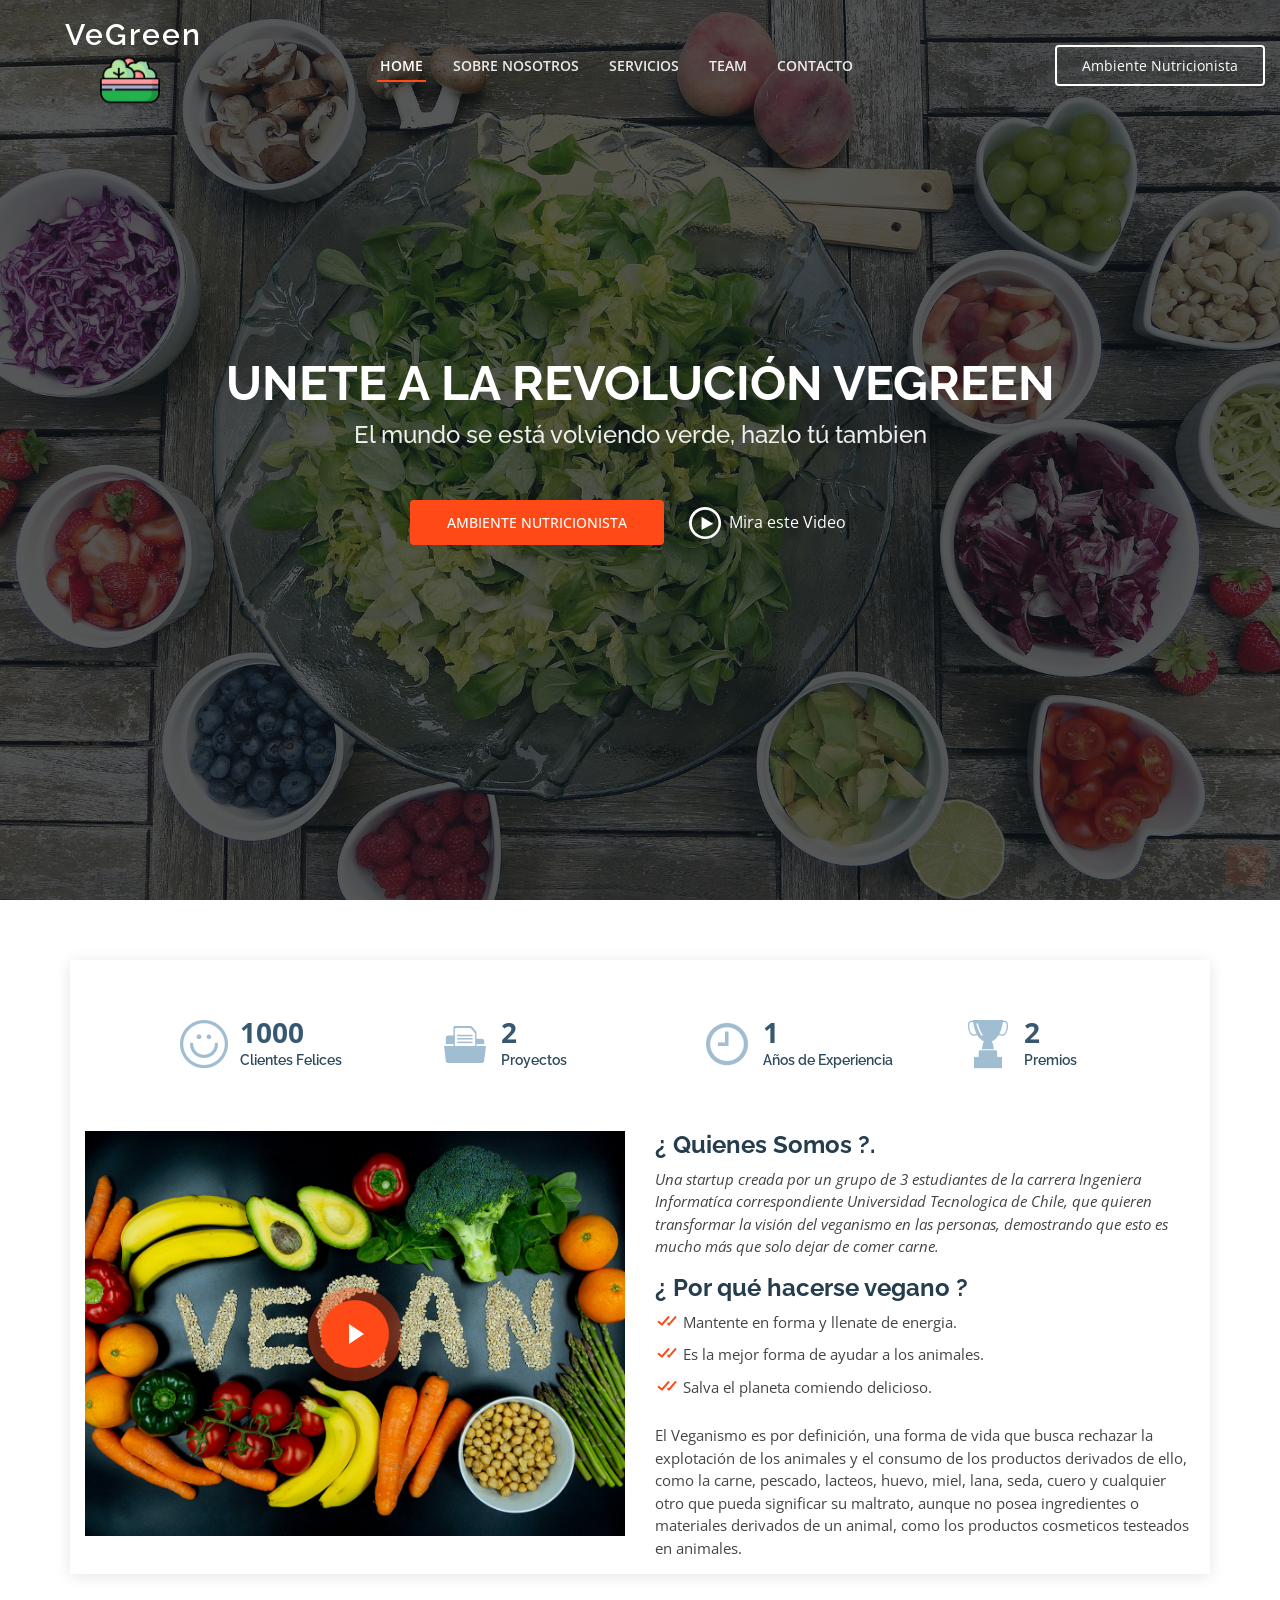
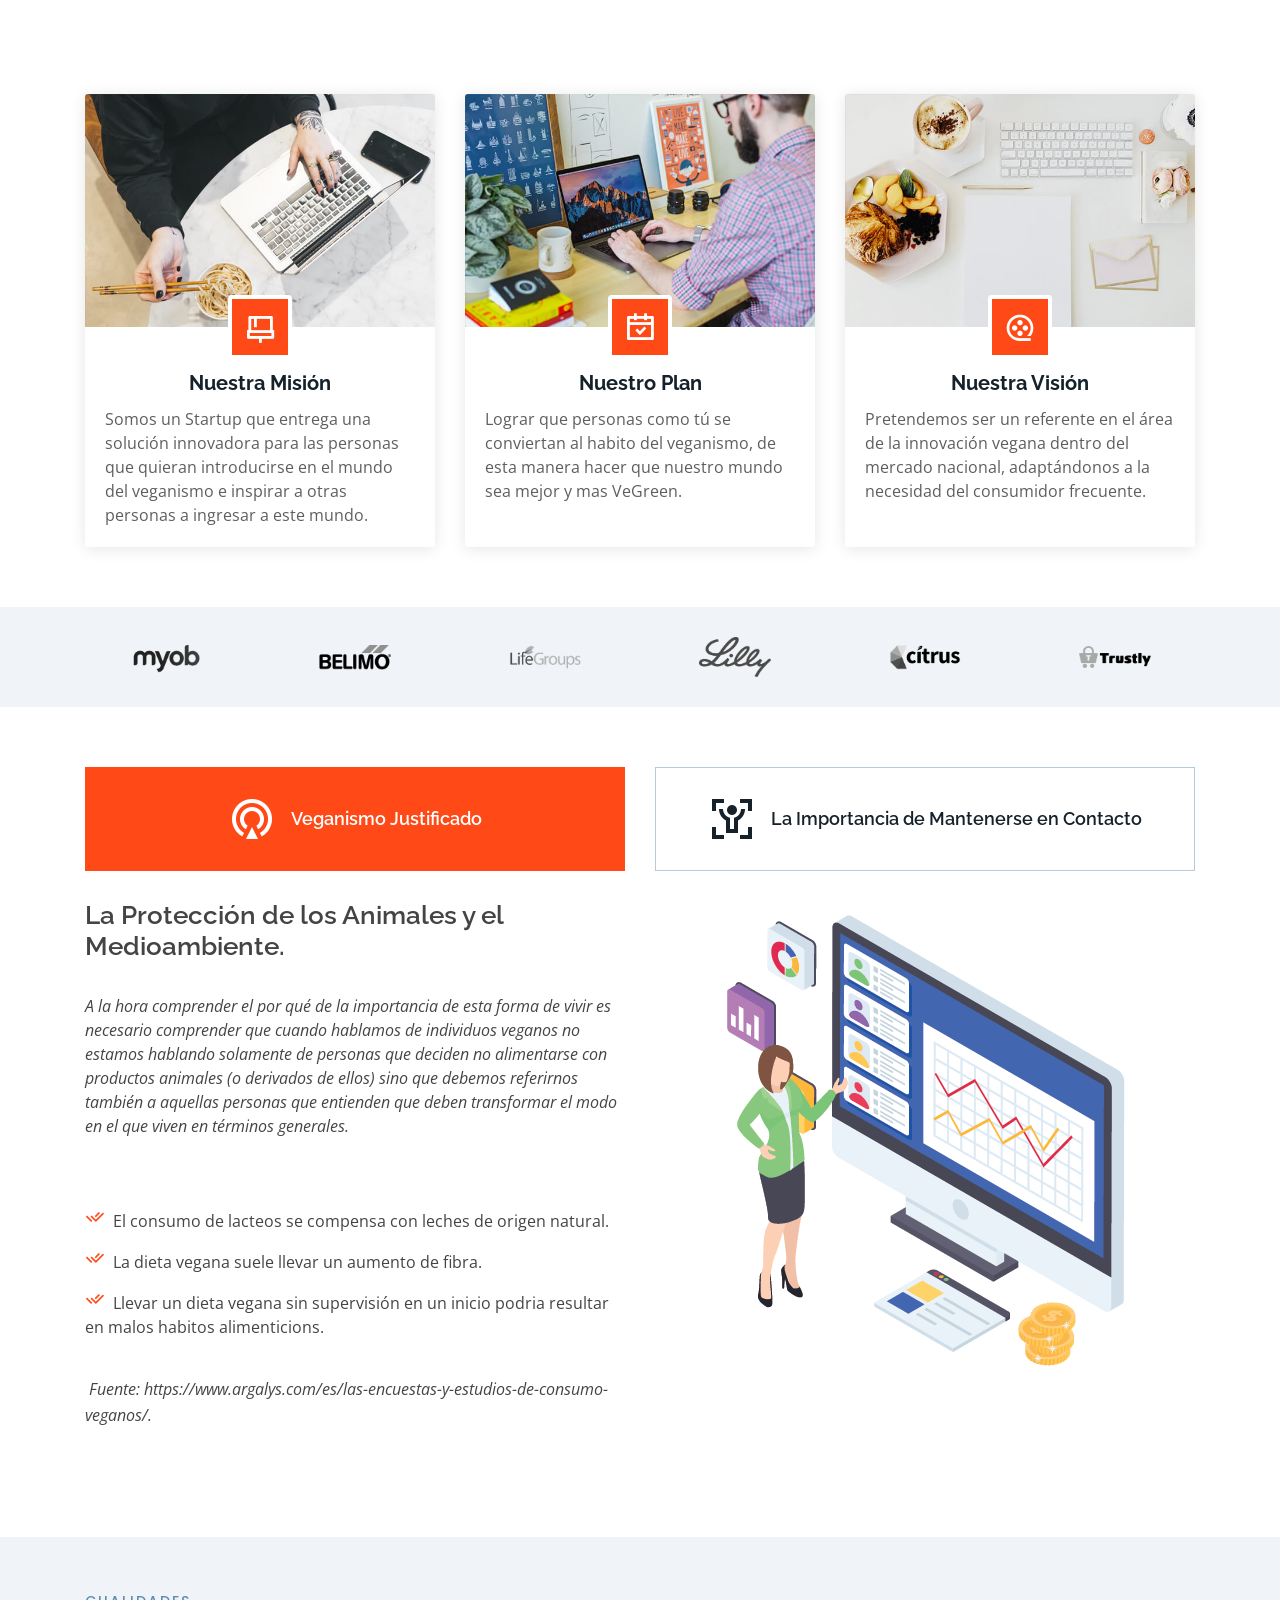
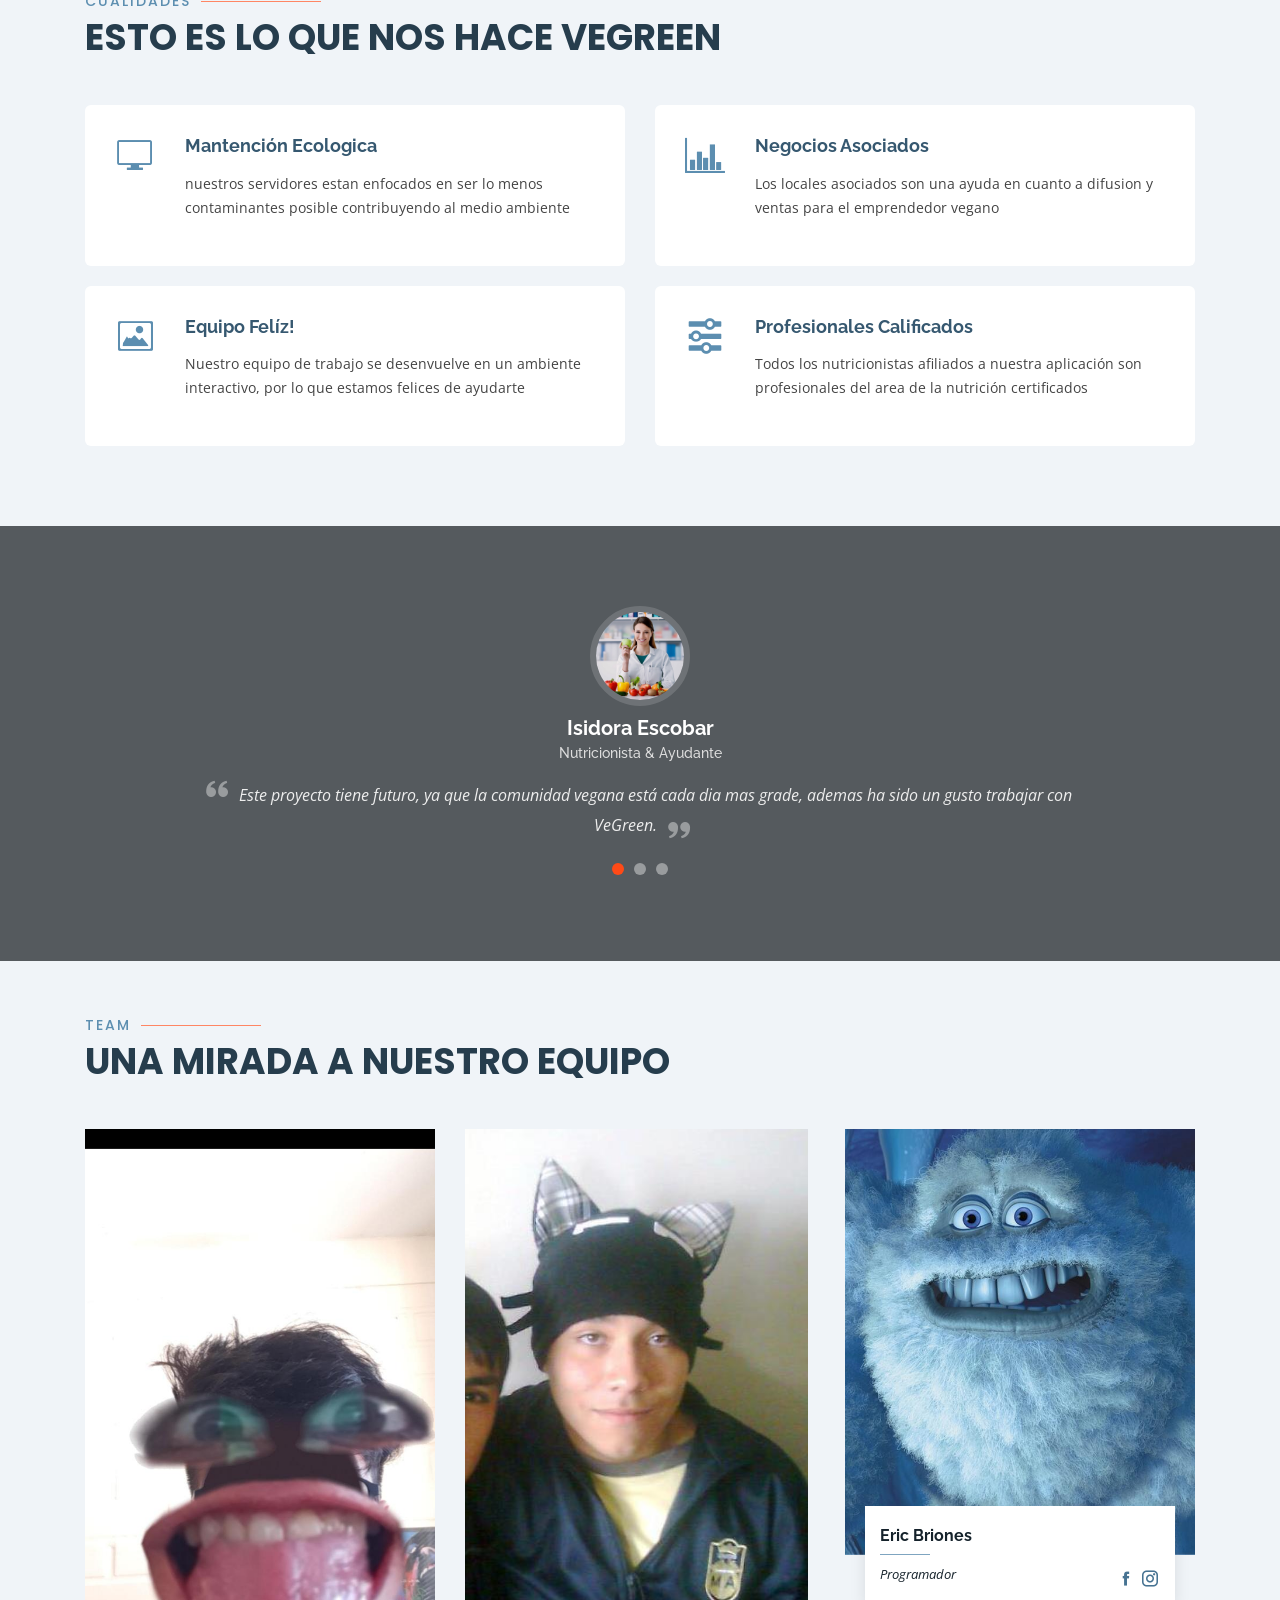
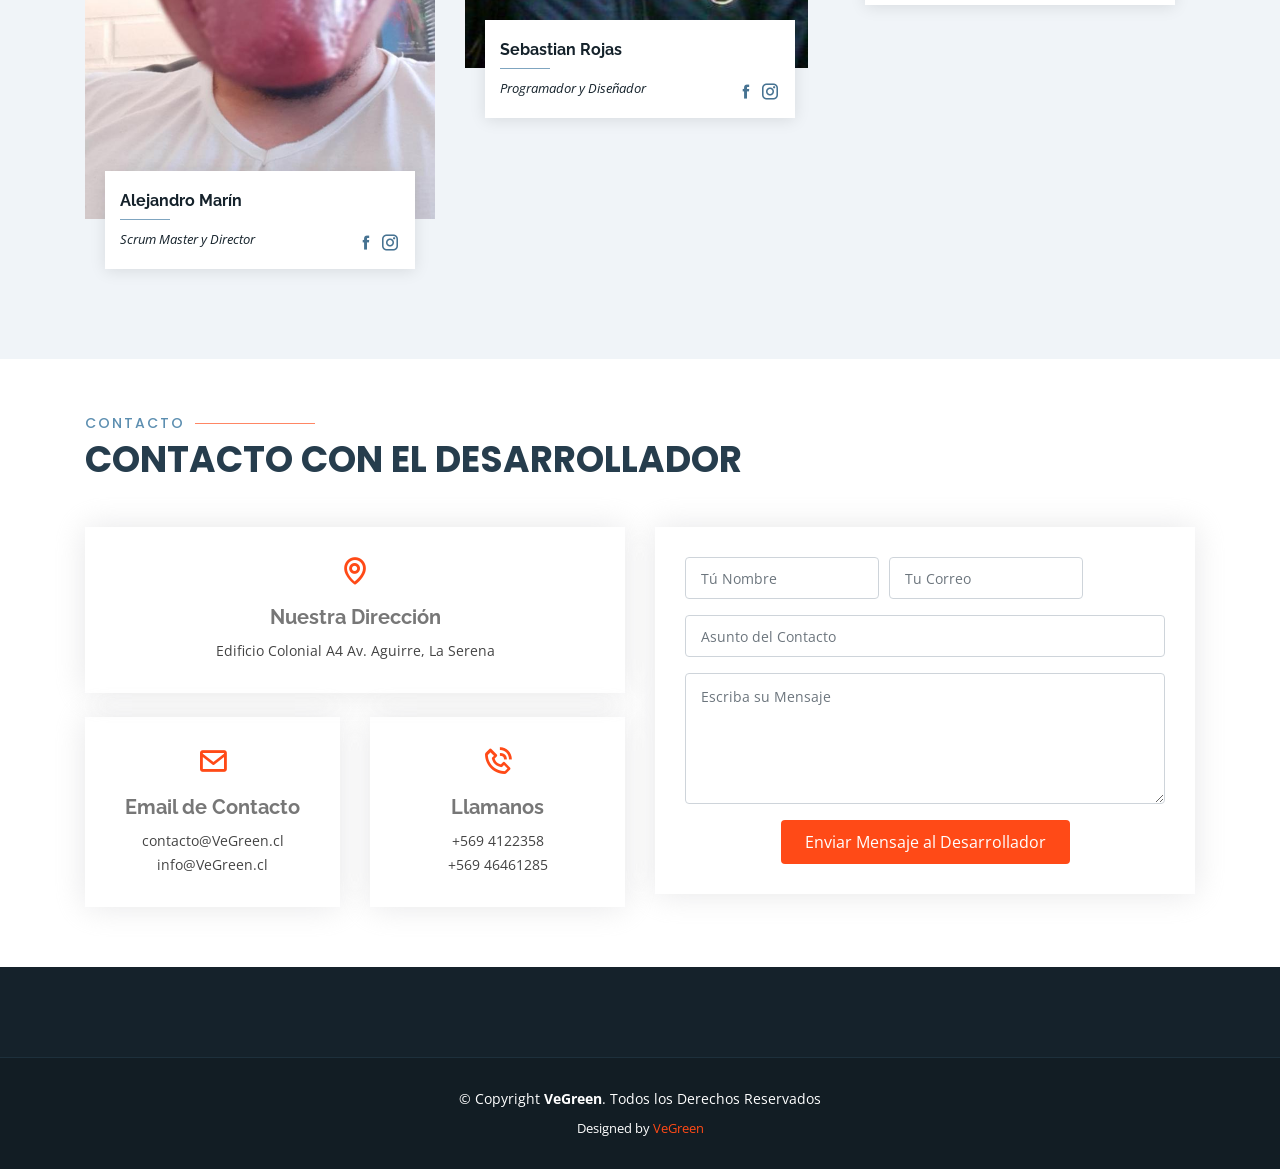
==== commit cd354de9: "Version2" ====
--- a/index.html
+++ b/index.html
@@ -85,7 +85,7 @@
                 <div class="count-box">
                   <i class="icofont-simple-smile"></i>
                   <span data-toggle="counter-up">1000</span>
-                  <p>Cleintes Felices</p>
+                  <p>Clientes Felices</p>
                 </div>
               </div>
 
@@ -355,7 +355,7 @@
         <div class="owl-carousel testimonials-carousel">
 
           <div class="testimonial-item">
-            <img src="assets/img/testimonials/testimonials-1.jpg" class="testimonial-img" alt="">
+            <img src="assets/img/testimonials/nutri.jpg" class="testimonial-img" alt="">
             <h3>Isidora Escobar</h3>
             <h4>Nutricionista &amp; Ayudante</h4>
             <p>
@@ -366,7 +366,7 @@
           </div>
 
           <div class="testimonial-item">
-            <img src="assets/img/testimonials/testimonials-2.jpg" class="testimonial-img" alt="">
+            <img src="assets/img/testimonials/cba.jpg" class="testimonial-img" alt="">
             <h3>Sebastian Rojas</h3>
             <h4>Programador y Diseñador</h4>
             <p>
@@ -377,7 +377,7 @@
           </div>
 
           <div class="testimonial-item">
-            <img src="assets/img/testimonials/testimonials-3.jpg" class="testimonial-img" alt="">
+            <img src="assets/img/testimonials/veg.jpg" class="testimonial-img" alt="">
             <h3>Sarah Garcia</h3>
             <h4>Vegano</h4>
             <p>
@@ -409,7 +409,7 @@
 
           <div class="col-lg-4 col-md-6">
             <div class="member" data-aos="fade-up" data-aos-delay="100">
-              <div class="pic"><img src="assets/img/team/team-1.jpg" class="img-fluid" alt=""></div>
+              <div class="pic"><img src="assets/img/team/ale.jpeg" class="img-fluid" alt=""></div>
               <div class="member-info">
                 <h4>Alejandro Marín</h4>
                 <span>Scrum Master y Director</span>
@@ -425,7 +425,7 @@
 
           <div class="col-lg-4 col-md-6" data-aos="fade-up" data-aos-delay="200">
             <div class="member">
-              <div class="pic"><img src="assets/img/team/team-2.jpg" class="img-fluid" alt=""></div>
+              <div class="pic"><img src="assets/img/team/seba.PNG" class="img-fluid" alt=""></div>
               <div class="member-info">
                 <h4>Sebastian Rojas</h4>
                 <span>Programador y Diseñador</span>
@@ -441,10 +441,10 @@
 
           <div class="col-lg-4 col-md-6" data-aos="fade-up" data-aos-delay="300">
             <div class="member">
-              <div class="pic"><img src="assets/img/team/team-3.jpg" class="img-fluid" alt=""></div>
+              <div class="pic"><img src="assets/img/team/saru.jpg" class="img-fluid" alt=""></div>
               <div class="member-info">
                 <h4>Eric Briones</h4>
-                <span>Programador Full Stack</span>
+                <span>Programador</span>
                 <div class="social">
                   <a href="https://www.facebook.com/fabian.brionescarmona"><i class="icofont-facebook"></i></a>
                   <a href="https://www.instagram.com/saru117/?hl=es-la"><i class="icofont-instagram"></i></a>
@@ -460,7 +460,7 @@
 
     <!-- ======= Contact Section ======= -->
     <section id="contact" class="contact">
-      <div class="container" data-aos="fade-up"">
+      <div class="container" data-aos="fade-up">
 
     <div class=" section-title">
         <h2>Contacto</h2>
@@ -498,7 +498,7 @@
         </div>
 
         <div class="col-lg-6 mt-4 mt-lg-0">
-          <form action="forms/contact.php" method="post" role="form" class="php-email-form">
+          <form action="forms/contact.php" method="post" role="form" class="php-email-form" onsubmit="return validar();">
             <div class="form-row">
               <div class="col-md-5 form-group">
                 <input type="text" name="name" class="form-control" id="name" placeholder="Tú Nombre" data-rule="minlen:4" data-msg="Escriba su Nombre Aquí" />
@@ -514,7 +514,7 @@
               <div class="validate"></div>
             </div>
             <div class="form-group">
-              <textarea class="form-control" name="message" rows="5" data-rule="required" data-msg="Escriba Algo Aquí" placeholder="Escriba su Mensaje"></textarea>
+              <textarea class="form-control" name="message" id="message" rows="5" data-rule="required" data-msg="Escriba Algo Aquí" placeholder="Escriba su Mensaje"></textarea>
               <div class="validate"></div>
             </div>
             <div class="mb-3">
@@ -575,6 +575,35 @@
   <!-- Template Main JS File -->
   <script src="assets/js/main.js"></script>
 
+  <script type="text/javascript">
+
+    function validar() {
+    
+    var nom, corr, asu, msj;
+    
+    nom = document.getElementById("name").value;
+    corr = document.getElementById("email").value;
+    asu = document.getElementById("subject").value;
+    msj = document.getElementById("message").value;
+    
+    
+    if(nom === "" || corr === "" || asu === "" || msj === "") {
+        alert ("Rellene los campos solicitados")
+        return false;
+    }else{
+        alert ("[ ✓ ] Formulario Enviado Correctamente, Te Contactaremos en Breve!")
+        return true;
+    }
+    
+    }
+    
+    
+    
+    </script>
+    
+
+
+
 </body>
 
 </html>
